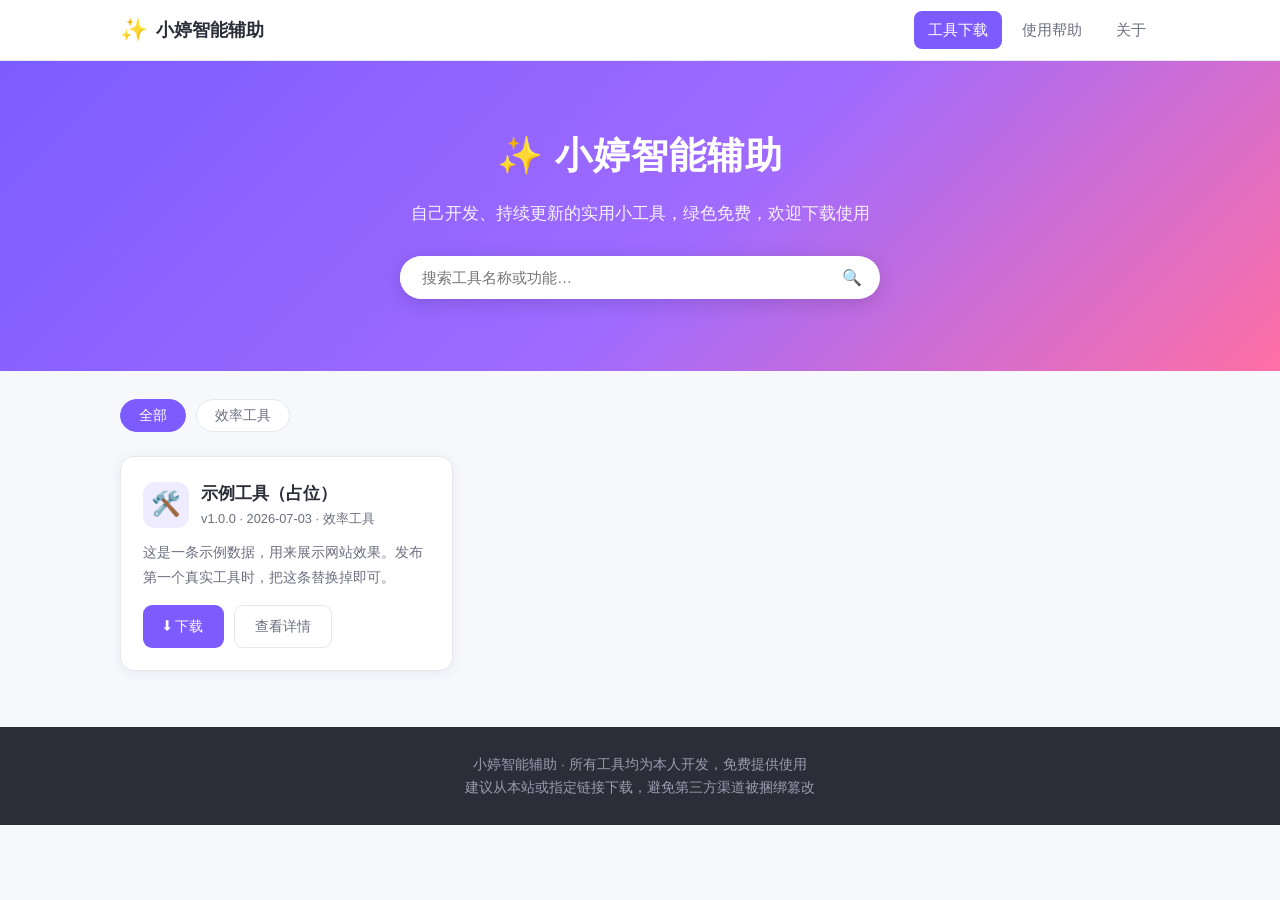
==== index.html @ a473e585 "初始化小婷智能辅助工具下载站 纯静态网站：首页、工具详情页、使用帮助、关于页面， 工具数据由 data/tools.js 驱动，新增工具只需修改该文件。  Co-Authored-By: Claude" ====
<!DOCTYPE html>
<html lang="zh-CN">
<head>
  <meta charset="UTF-8">
  <meta name="viewport" content="width=device-width, initial-scale=1.0">
  <meta name="description" content="小婷智能辅助 - 实用小工具下载站，绿色、免费、持续更新">
  <title>小婷智能辅助 - 实用工具下载站</title>
  <link rel="stylesheet" href="assets/css/style.css">
</head>
<body>

  <header class="site-header">
    <div class="container">
      <a class="logo" href="index.html"><span class="logo-mark">✨</span>小婷智能辅助</a>
      <nav class="main-nav">
        <a href="index.html" class="active">工具下载</a>
        <a href="guide.html">使用帮助</a>
        <a href="about.html">关于</a>
      </nav>
    </div>
  </header>

  <section class="hero">
    <h1>✨ 小婷智能辅助</h1>
    <p>自己开发、持续更新的实用小工具，绿色免费，欢迎下载使用</p>
    <div class="search-box">
      <input type="text" id="search-input" placeholder="搜索工具名称或功能…">
      <span class="search-icon">🔍</span>
    </div>
  </section>

  <main class="container">
    <div class="filter-bar" id="filter-bar"></div>
    <div class="tools-grid" id="tools-grid"></div>
  </main>

  <footer class="site-footer">
    <div>小婷智能辅助 · 所有工具均为本人开发，免费提供使用</div>
    <div>建议从本站或指定链接下载，避免第三方渠道被捆绑篡改</div>
  </footer>

  <script src="data/tools.js"></script>
  <script src="assets/js/main.js"></script>
</body>
</html>
---- assets/css/style.css ----
/* ============================================================
   小婷智能辅助 - 全站样式
   ============================================================ */

:root {
  --primary: #7c5cff;
  --primary-dark: #6344e0;
  --primary-light: #f0ecff;
  --accent: #ff6fa5;
  --bg: #f7f8fc;
  --card-bg: #ffffff;
  --text: #2b2d38;
  --text-light: #6b6e7f;
  --border: #e6e8f0;
  --radius: 14px;
  --shadow: 0 2px 12px rgba(60, 64, 90, 0.08);
  --shadow-hover: 0 8px 24px rgba(97, 70, 220, 0.16);
}

* {
  margin: 0;
  padding: 0;
  box-sizing: border-box;
}

body {
  font-family: "Microsoft YaHei", "PingFang SC", "Segoe UI", sans-serif;
  background: var(--bg);
  color: var(--text);
  line-height: 1.7;
}

a {
  color: var(--primary);
  text-decoration: none;
}

.container {
  max-width: 1080px;
  margin: 0 auto;
  padding: 0 20px;
}

/* ---------- 顶部导航 ---------- */
.site-header {
  background: var(--card-bg);
  border-bottom: 1px solid var(--border);
  position: sticky;
  top: 0;
  z-index: 100;
}

.site-header .container {
  display: flex;
  align-items: center;
  justify-content: space-between;
  height: 60px;
}

.logo {
  display: flex;
  align-items: center;
  gap: 8px;
  font-size: 1.15rem;
  font-weight: 700;
  color: var(--text);
}

.logo .logo-mark {
  font-size: 1.4rem;
}

.main-nav {
  display: flex;
  gap: 6px;
}

.main-nav a {
  padding: 6px 14px;
  border-radius: 8px;
  color: var(--text-light);
  font-size: 0.95rem;
  transition: all 0.15s;
}

.main-nav a:hover {
  background: var(--primary-light);
  color: var(--primary);
}

.main-nav a.active {
  background: var(--primary);
  color: #fff;
}

/* ---------- 首页横幅 ---------- */
.hero {
  background: linear-gradient(135deg, #7c5cff 0%, #a06bff 55%, #ff6fa5 100%);
  color: #fff;
  text-align: center;
  padding: 64px 20px 72px;
}

.hero h1 {
  font-size: 2.3rem;
  margin-bottom: 12px;
  letter-spacing: 1px;
}

.hero p {
  font-size: 1.05rem;
  opacity: 0.92;
  max-width: 560px;
  margin: 0 auto;
}

.hero .search-box {
  margin: 28px auto 0;
  max-width: 480px;
  display: flex;
  background: #fff;
  border-radius: 999px;
  overflow: hidden;
  box-shadow: 0 4px 20px rgba(0, 0, 0, 0.15);
}

.hero .search-box input {
  flex: 1;
  border: none;
  outline: none;
  padding: 13px 22px;
  font-size: 0.95rem;
  color: var(--text);
}

.hero .search-box .search-icon {
  display: flex;
  align-items: center;
  padding-right: 18px;
  color: var(--text-light);
}

/* ---------- 分类筛选 ---------- */
.filter-bar {
  display: flex;
  flex-wrap: wrap;
  gap: 10px;
  margin: 28px 0 4px;
}

.filter-bar button {
  border: 1px solid var(--border);
  background: var(--card-bg);
  color: var(--text-light);
  padding: 6px 18px;
  border-radius: 999px;
  font-size: 0.9rem;
  cursor: pointer;
  transition: all 0.15s;
}

.filter-bar button:hover {
  border-color: var(--primary);
  color: var(--primary);
}

.filter-bar button.active {
  background: var(--primary);
  border-color: var(--primary);
  color: #fff;
}

/* ---------- 工具卡片 ---------- */
.tools-grid {
  display: grid;
  grid-template-columns: repeat(auto-fill, minmax(300px, 1fr));
  gap: 20px;
  margin: 24px 0 56px;
}

.tool-card {
  background: var(--card-bg);
  border: 1px solid var(--border);
  border-radius: var(--radius);
  padding: 22px;
  box-shadow: var(--shadow);
  display: flex;
  flex-direction: column;
  transition: all 0.2s;
}

.tool-card:hover {
  transform: translateY(-3px);
  box-shadow: var(--shadow-hover);
  border-color: #d4c9ff;
}

.tool-card .card-head {
  display: flex;
  align-items: center;
  gap: 12px;
  margin-bottom: 10px;
}

.tool-card .tool-icon {
  width: 46px;
  height: 46px;
  border-radius: 12px;
  background: var(--primary-light);
  display: flex;
  align-items: center;
  justify-content: center;
  font-size: 1.5rem;
  flex-shrink: 0;
}

.tool-card h3 {
  font-size: 1.08rem;
  color: var(--text);
}

.tool-card .tool-meta {
  font-size: 0.8rem;
  color: var(--text-light);
}

.tool-card .tool-summary {
  font-size: 0.9rem;
  color: var(--text-light);
  flex: 1;
  margin-bottom: 16px;
  display: -webkit-box;
  -webkit-line-clamp: 3;
  -webkit-box-orient: vertical;
  overflow: hidden;
}

.tool-card .card-actions {
  display: flex;
  gap: 10px;
}

.empty-tip {
  text-align: center;
  color: var(--text-light);
  padding: 60px 0;
  grid-column: 1 / -1;
}

/* ---------- 按钮 ---------- */
.btn {
  display: inline-flex;
  align-items: center;
  justify-content: center;
  gap: 6px;
  padding: 8px 20px;
  border-radius: 9px;
  font-size: 0.9rem;
  cursor: pointer;
  border: 1px solid transparent;
  transition: all 0.15s;
}

.btn-primary {
  background: var(--primary);
  color: #fff;
}

.btn-primary:hover {
  background: var(--primary-dark);
}

.btn-outline {
  border-color: var(--border);
  color: var(--text-light);
  background: var(--card-bg);
}

.btn-outline:hover {
  border-color: var(--primary);
  color: var(--primary);
}

.btn-lg {
  padding: 12px 34px;
  font-size: 1rem;
  border-radius: 11px;
}

/* ---------- 详情页 ---------- */
.detail-wrap {
  margin: 36px 0 64px;
}

.breadcrumb {
  font-size: 0.88rem;
  color: var(--text-light);
  margin-bottom: 18px;
}

.detail-card {
  background: var(--card-bg);
  border: 1px solid var(--border);
  border-radius: var(--radius);
  box-shadow: var(--shadow);
  padding: 32px;
  margin-bottom: 22px;
}

.detail-head {
  display: flex;
  gap: 20px;
  align-items: flex-start;
  flex-wrap: wrap;
}

.detail-head .tool-icon {
  width: 72px;
  height: 72px;
  border-radius: 18px;
  background: var(--primary-light);
  display: flex;
  align-items: center;
  justify-content: center;
  font-size: 2.4rem;
  flex-shrink: 0;
}

.detail-head .head-info {
  flex: 1;
  min-width: 220px;
}

.detail-head h1 {
  font-size: 1.6rem;
  margin-bottom: 4px;
}

.tag-row {
  display: flex;
  flex-wrap: wrap;
  gap: 8px;
  margin-top: 8px;
}

.tag {
  font-size: 0.78rem;
  background: var(--primary-light);
  color: var(--primary);
  padding: 2px 12px;
  border-radius: 999px;
}

.download-area {
  margin-top: 22px;
  padding-top: 22px;
  border-top: 1px dashed var(--border);
  display: flex;
  align-items: center;
  gap: 18px;
  flex-wrap: wrap;
}

.download-area .file-info {
  font-size: 0.85rem;
  color: var(--text-light);
}

.detail-card h2 {
  font-size: 1.15rem;
  margin-bottom: 14px;
  padding-left: 12px;
  border-left: 4px solid var(--primary);
  line-height: 1.4;
}

.detail-card p {
  margin-bottom: 10px;
  color: var(--text);
}

.feature-list {
  list-style: none;
}

.feature-list li {
  padding: 7px 0 7px 28px;
  position: relative;
}

.feature-list li::before {
  content: "✔";
  color: var(--primary);
  position: absolute;
  left: 4px;
}

.sha-box {
  background: var(--bg);
  border: 1px solid var(--border);
  border-radius: 8px;
  padding: 10px 14px;
  font-family: Consolas, monospace;
  font-size: 0.82rem;
  word-break: break-all;
  color: var(--text-light);
  margin-top: 8px;
}

.changelog-item {
  padding: 12px 0;
  border-bottom: 1px dashed var(--border);
}

.changelog-item:last-child {
  border-bottom: none;
}

.changelog-item .cl-head {
  font-weight: 700;
  margin-bottom: 4px;
}

.changelog-item .cl-date {
  font-weight: 400;
  font-size: 0.82rem;
  color: var(--text-light);
  margin-left: 10px;
}

.changelog-item ul {
  padding-left: 22px;
  color: var(--text-light);
  font-size: 0.9rem;
}

/* ---------- 内容页（帮助/关于） ---------- */
.page-title {
  text-align: center;
  padding: 44px 20px 8px;
}

.page-title h1 {
  font-size: 1.7rem;
}

.page-title p {
  color: var(--text-light);
  margin-top: 6px;
}

.faq-item {
  background: var(--card-bg);
  border: 1px solid var(--border);
  border-radius: var(--radius);
  box-shadow: var(--shadow);
  padding: 22px 26px;
  margin-bottom: 16px;
}

.faq-item h3 {
  font-size: 1.02rem;
  margin-bottom: 8px;
  color: var(--primary-dark);
}

.faq-item p,
.faq-item li {
  font-size: 0.92rem;
  color: var(--text-light);
}

.faq-item ol,
.faq-item ul {
  padding-left: 22px;
  margin-top: 6px;
}

.content-section {
  margin: 30px 0 60px;
}

/* ---------- 页脚 ---------- */
.site-footer {
  background: #2b2d38;
  color: #9a9db0;
  text-align: center;
  padding: 26px 20px;
  font-size: 0.85rem;
}

.site-footer a {
  color: #c3b8ff;
}

/* ---------- 移动端适配 ---------- */
@media (max-width: 640px) {
  .hero h1 {
    font-size: 1.7rem;
  }

  .main-nav a {
    padding: 6px 8px;
    font-size: 0.85rem;
  }

  .detail-card {
    padding: 22px;
  }
}
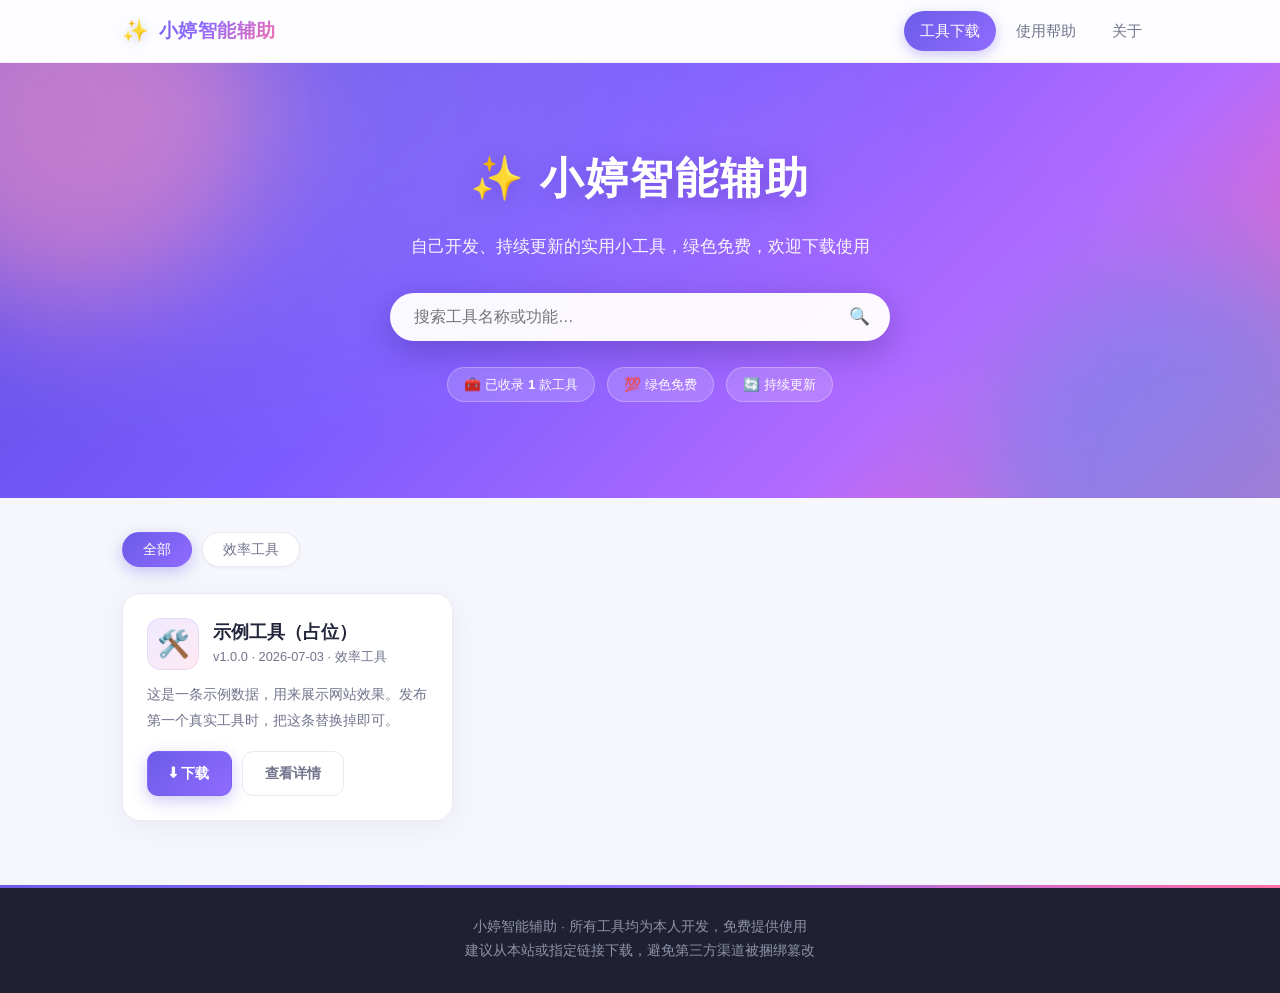
==== commit 4813b3fd: "全站视觉升级 毛玻璃导航栏、渐变 Logo、横幅光斑动效与统计徽章、 卡片入场动画和悬停光影、按钮/标签/页脚细节打磨， 并适配 prefers-reduced-motion。  Co-Authore" ====
--- a/index.html
+++ b/index.html
@@ -27,6 +27,11 @@
       <input type="text" id="search-input" placeholder="搜索工具名称或功能…">
       <span class="search-icon">🔍</span>
     </div>
+    <div class="hero-stats">
+      <span>🧰 已收录 <b id="tool-count">0</b> 款工具</span>
+      <span>💯 绿色免费</span>
+      <span>🔄 持续更新</span>
+    </div>
   </section>
 
   <main class="container">
--- a/assets/css/style.css
+++ b/assets/css/style.css
@@ -1,20 +1,23 @@
 /* ============================================================
-   小婷智能辅助 - 全站样式
+   小婷智能辅助 - 全站样式（v2 视觉升级版）
    ============================================================ */
 
 :root {
-  --primary: #7c5cff;
-  --primary-dark: #6344e0;
-  --primary-light: #f0ecff;
+  --primary: #6c5ce7;
+  --primary-deep: #5a4bd1;
+  --primary-soft: #eeebff;
   --accent: #ff6fa5;
-  --bg: #f7f8fc;
+  --grad: linear-gradient(135deg, #6c5ce7 0%, #8f6bff 50%, #ff6fa5 100%);
+  --grad-btn: linear-gradient(135deg, #6c5ce7 0%, #8f6bff 100%);
+  --bg: #f6f7fc;
   --card-bg: #ffffff;
-  --text: #2b2d38;
-  --text-light: #6b6e7f;
-  --border: #e6e8f0;
-  --radius: 14px;
-  --shadow: 0 2px 12px rgba(60, 64, 90, 0.08);
-  --shadow-hover: 0 8px 24px rgba(97, 70, 220, 0.16);
+  --text: #23253a;
+  --text-light: #71748c;
+  --border: #e9eaf4;
+  --radius: 18px;
+  --shadow-sm: 0 1px 3px rgba(35, 37, 70, 0.06);
+  --shadow: 0 6px 24px rgba(80, 70, 180, 0.08);
+  --shadow-hover: 0 14px 36px rgba(108, 92, 231, 0.22);
 }
 
 * {
@@ -23,11 +26,21 @@
   box-sizing: border-box;
 }
 
+html {
+  scroll-behavior: smooth;
+}
+
 body {
   font-family: "Microsoft YaHei", "PingFang SC", "Segoe UI", sans-serif;
   background: var(--bg);
   color: var(--text);
-  line-height: 1.7;
+  line-height: 1.75;
+  -webkit-font-smoothing: antialiased;
+}
+
+::selection {
+  background: rgba(108, 92, 231, 0.85);
+  color: #fff;
 }
 
 a {
@@ -35,109 +48,195 @@
   text-decoration: none;
 }
 
+code {
+  background: var(--primary-soft);
+  color: var(--primary-deep);
+  padding: 2px 8px;
+  border-radius: 6px;
+  font-size: 0.88em;
+}
+
 .container {
   max-width: 1080px;
   margin: 0 auto;
-  padding: 0 20px;
-}
-
-/* ---------- 顶部导航 ---------- */
+  padding: 0 22px;
+}
+
+/* ---------- 顶部导航（毛玻璃） ---------- */
 .site-header {
-  background: var(--card-bg);
-  border-bottom: 1px solid var(--border);
   position: sticky;
   top: 0;
   z-index: 100;
+  background: rgba(255, 255, 255, 0.78);
+  backdrop-filter: blur(14px) saturate(160%);
+  -webkit-backdrop-filter: blur(14px) saturate(160%);
+  border-bottom: 1px solid rgba(120, 110, 220, 0.1);
 }
 
 .site-header .container {
   display: flex;
   align-items: center;
   justify-content: space-between;
-  height: 60px;
+  height: 62px;
 }
 
 .logo {
   display: flex;
   align-items: center;
-  gap: 8px;
-  font-size: 1.15rem;
-  font-weight: 700;
-  color: var(--text);
+  gap: 9px;
+  font-size: 1.18rem;
+  font-weight: 800;
+  letter-spacing: 0.5px;
+  background: var(--grad);
+  -webkit-background-clip: text;
+  background-clip: text;
+  -webkit-text-fill-color: transparent;
 }
 
 .logo .logo-mark {
-  font-size: 1.4rem;
+  -webkit-text-fill-color: initial;
+  font-size: 1.35rem;
+  filter: drop-shadow(0 2px 6px rgba(108, 92, 231, 0.35));
 }
 
 .main-nav {
   display: flex;
-  gap: 6px;
+  gap: 4px;
 }
 
 .main-nav a {
-  padding: 6px 14px;
-  border-radius: 8px;
-  color: var(--text-light);
-  font-size: 0.95rem;
-  transition: all 0.15s;
+  padding: 7px 16px;
+  border-radius: 999px;
+  color: var(--text-light);
+  font-size: 0.93rem;
+  transition: all 0.18s ease;
 }
 
 .main-nav a:hover {
-  background: var(--primary-light);
+  background: var(--primary-soft);
   color: var(--primary);
 }
 
 .main-nav a.active {
-  background: var(--primary);
+  background: var(--grad-btn);
   color: #fff;
+  box-shadow: 0 4px 14px rgba(108, 92, 231, 0.35);
 }
 
 /* ---------- 首页横幅 ---------- */
 .hero {
-  background: linear-gradient(135deg, #7c5cff 0%, #a06bff 55%, #ff6fa5 100%);
+  position: relative;
+  overflow: hidden;
+  background:
+    radial-gradient(ellipse 60% 80% at 15% 10%, rgba(255, 255, 255, 0.14), transparent),
+    linear-gradient(135deg, #5b4be0 0%, #7c5cff 40%, #b26bff 72%, #ff6fa5 100%);
   color: #fff;
   text-align: center;
-  padding: 64px 20px 72px;
+  padding: 78px 20px 96px;
+}
+
+/* 装饰光斑 */
+.hero::before,
+.hero::after {
+  content: "";
+  position: absolute;
+  border-radius: 50%;
+  filter: blur(60px);
+  opacity: 0.55;
+  pointer-events: none;
+}
+
+.hero::before {
+  width: 380px;
+  height: 380px;
+  left: -120px;
+  top: -140px;
+  background: #ff8fb8;
+  animation: float 9s ease-in-out infinite;
+}
+
+.hero::after {
+  width: 460px;
+  height: 460px;
+  right: -160px;
+  bottom: -220px;
+  background: #4f8bff;
+  animation: float 11s ease-in-out infinite reverse;
+}
+
+@keyframes float {
+  0%, 100% { transform: translateY(0) scale(1); }
+  50% { transform: translateY(26px) scale(1.06); }
+}
+
+.hero > * {
+  position: relative;
+  z-index: 1;
 }
 
 .hero h1 {
-  font-size: 2.3rem;
-  margin-bottom: 12px;
-  letter-spacing: 1px;
+  font-size: 2.7rem;
+  font-weight: 800;
+  letter-spacing: 2px;
+  margin-bottom: 14px;
+  text-shadow: 0 4px 24px rgba(40, 20, 120, 0.25);
 }
 
 .hero p {
-  font-size: 1.05rem;
-  opacity: 0.92;
-  max-width: 560px;
+  font-size: 1.08rem;
+  opacity: 0.94;
+  max-width: 580px;
   margin: 0 auto;
 }
 
 .hero .search-box {
-  margin: 28px auto 0;
-  max-width: 480px;
-  display: flex;
-  background: #fff;
+  margin: 32px auto 0;
+  max-width: 500px;
+  display: flex;
+  background: rgba(255, 255, 255, 0.96);
   border-radius: 999px;
   overflow: hidden;
-  box-shadow: 0 4px 20px rgba(0, 0, 0, 0.15);
+  box-shadow: 0 10px 34px rgba(30, 15, 90, 0.28);
+  transition: box-shadow 0.2s, transform 0.2s;
+}
+
+.hero .search-box:focus-within {
+  box-shadow: 0 12px 40px rgba(30, 15, 90, 0.38), 0 0 0 4px rgba(255, 255, 255, 0.35);
+  transform: translateY(-1px);
 }
 
 .hero .search-box input {
   flex: 1;
   border: none;
   outline: none;
-  padding: 13px 22px;
-  font-size: 0.95rem;
+  padding: 15px 24px;
+  font-size: 0.98rem;
   color: var(--text);
+  background: transparent;
 }
 
 .hero .search-box .search-icon {
   display: flex;
   align-items: center;
-  padding-right: 18px;
-  color: var(--text-light);
+  padding-right: 20px;
+  font-size: 1.05rem;
+}
+
+.hero .hero-stats {
+  display: flex;
+  justify-content: center;
+  gap: 12px;
+  margin-top: 26px;
+  flex-wrap: wrap;
+}
+
+.hero .hero-stats span {
+  font-size: 0.84rem;
+  padding: 5px 16px;
+  border-radius: 999px;
+  background: rgba(255, 255, 255, 0.16);
+  border: 1px solid rgba(255, 255, 255, 0.28);
+  backdrop-filter: blur(6px);
 }
 
 /* ---------- 分类筛选 ---------- */
@@ -145,90 +244,125 @@
   display: flex;
   flex-wrap: wrap;
   gap: 10px;
-  margin: 28px 0 4px;
+  margin: 34px 0 6px;
 }
 
 .filter-bar button {
   border: 1px solid var(--border);
   background: var(--card-bg);
   color: var(--text-light);
-  padding: 6px 18px;
+  padding: 7px 20px;
   border-radius: 999px;
   font-size: 0.9rem;
   cursor: pointer;
-  transition: all 0.15s;
+  box-shadow: var(--shadow-sm);
+  transition: all 0.18s ease;
 }
 
 .filter-bar button:hover {
-  border-color: var(--primary);
+  border-color: #c9befc;
   color: var(--primary);
+  transform: translateY(-1px);
 }
 
 .filter-bar button.active {
-  background: var(--primary);
-  border-color: var(--primary);
+  background: var(--grad-btn);
+  border-color: transparent;
   color: #fff;
+  box-shadow: 0 5px 16px rgba(108, 92, 231, 0.35);
 }
 
 /* ---------- 工具卡片 ---------- */
 .tools-grid {
   display: grid;
   grid-template-columns: repeat(auto-fill, minmax(300px, 1fr));
-  gap: 20px;
-  margin: 24px 0 56px;
+  gap: 22px;
+  margin: 26px 0 64px;
 }
 
 .tool-card {
   background: var(--card-bg);
   border: 1px solid var(--border);
   border-radius: var(--radius);
-  padding: 22px;
+  padding: 24px;
   box-shadow: var(--shadow);
   display: flex;
   flex-direction: column;
-  transition: all 0.2s;
+  position: relative;
+  overflow: hidden;
+  transition: transform 0.22s ease, box-shadow 0.22s ease, border-color 0.22s ease;
+  animation: fadeUp 0.5s ease both;
+}
+
+/* 卡片顶部渐变细线 */
+.tool-card::before {
+  content: "";
+  position: absolute;
+  inset: 0 0 auto 0;
+  height: 4px;
+  background: var(--grad);
+  opacity: 0;
+  transition: opacity 0.22s;
 }
 
 .tool-card:hover {
-  transform: translateY(-3px);
+  transform: translateY(-5px);
   box-shadow: var(--shadow-hover);
-  border-color: #d4c9ff;
+  border-color: #d8cffd;
+}
+
+.tool-card:hover::before {
+  opacity: 1;
+}
+
+@keyframes fadeUp {
+  from {
+    opacity: 0;
+    transform: translateY(18px);
+  }
+  to {
+    opacity: 1;
+    transform: translateY(0);
+  }
 }
 
 .tool-card .card-head {
   display: flex;
   align-items: center;
-  gap: 12px;
-  margin-bottom: 10px;
+  gap: 14px;
+  margin-bottom: 12px;
 }
 
 .tool-card .tool-icon {
-  width: 46px;
-  height: 46px;
-  border-radius: 12px;
-  background: var(--primary-light);
+  width: 52px;
+  height: 52px;
+  border-radius: 14px;
   display: flex;
   align-items: center;
   justify-content: center;
-  font-size: 1.5rem;
+  font-size: 1.65rem;
   flex-shrink: 0;
+  background: linear-gradient(135deg, #efeaff, #ffeaf3);
+  box-shadow: inset 0 0 0 1px rgba(120, 100, 230, 0.12);
 }
 
 .tool-card h3 {
-  font-size: 1.08rem;
+  font-size: 1.1rem;
   color: var(--text);
+  line-height: 1.4;
 }
 
 .tool-card .tool-meta {
   font-size: 0.8rem;
   color: var(--text-light);
+  margin-top: 2px;
 }
 
 .tool-card .tool-summary {
   font-size: 0.9rem;
   color: var(--text-light);
   flex: 1;
-  margin-bottom: 16px;
+  margin-bottom: 18px;
   display: -webkit-box;
   -webkit-line-clamp: 3;
   -webkit-box-orient: vertical;
@@ -243,8 +377,9 @@
 .empty-tip {
   text-align: center;
   color: var(--text-light);
-  padding: 60px 0;
+  padding: 70px 0;
   grid-column: 1 / -1;
+  font-size: 0.95rem;
 }
 
 /* ---------- 按钮 ---------- */
@@ -253,21 +388,25 @@
   align-items: center;
   justify-content: center;
   gap: 6px;
-  padding: 8px 20px;
-  border-radius: 9px;
+  padding: 9px 22px;
+  border-radius: 11px;
   font-size: 0.9rem;
+  font-weight: 600;
   cursor: pointer;
   border: 1px solid transparent;
-  transition: all 0.15s;
+  transition: all 0.18s ease;
 }
 
 .btn-primary {
-  background: var(--primary);
+  background: var(--grad-btn);
   color: #fff;
+  box-shadow: 0 5px 16px rgba(108, 92, 231, 0.32);
 }
 
 .btn-primary:hover {
-  background: var(--primary-dark);
+  transform: translateY(-1px);
+  box-shadow: 0 8px 22px rgba(108, 92, 231, 0.45);
+  filter: brightness(1.05);
 }
 
 .btn-outline {
@@ -277,25 +416,26 @@
 }
 
 .btn-outline:hover {
-  border-color: var(--primary);
+  border-color: #c9befc;
   color: var(--primary);
+  background: var(--primary-soft);
 }
 
 .btn-lg {
-  padding: 12px 34px;
-  font-size: 1rem;
-  border-radius: 11px;
+  padding: 13px 38px;
+  font-size: 1.02rem;
+  border-radius: 13px;
 }
 
 /* ---------- 详情页 ---------- */
 .detail-wrap {
-  margin: 36px 0 64px;
+  margin: 38px 0 70px;
 }
 
 .breadcrumb {
   font-size: 0.88rem;
   color: var(--text-light);
-  margin-bottom: 18px;
+  margin-bottom: 20px;
 }
 
 .detail-card {
@@ -303,27 +443,29 @@
   border: 1px solid var(--border);
   border-radius: var(--radius);
   box-shadow: var(--shadow);
-  padding: 32px;
-  margin-bottom: 22px;
+  padding: 34px;
+  margin-bottom: 24px;
+  animation: fadeUp 0.5s ease both;
 }
 
 .detail-head {
   display: flex;
-  gap: 20px;
+  gap: 22px;
   align-items: flex-start;
   flex-wrap: wrap;
 }
 
 .detail-head .tool-icon {
-  width: 72px;
-  height: 72px;
-  border-radius: 18px;
-  background: var(--primary-light);
+  width: 78px;
+  height: 78px;
+  border-radius: 20px;
   display: flex;
   align-items: center;
   justify-content: center;
-  font-size: 2.4rem;
+  font-size: 2.6rem;
   flex-shrink: 0;
+  background: linear-gradient(135deg, #efeaff, #ffeaf3);
+  box-shadow: inset 0 0 0 1px rgba(120, 100, 230, 0.12), 0 6px 18px rgba(108, 92, 231, 0.15);
 }
 
 .detail-head .head-info {
@@ -332,7 +474,8 @@
 }
 
 .detail-head h1 {
-  font-size: 1.6rem;
+  font-size: 1.65rem;
+  font-weight: 800;
   margin-bottom: 4px;
 }
 
@@ -340,24 +483,25 @@
   display: flex;
   flex-wrap: wrap;
   gap: 8px;
-  margin-top: 8px;
+  margin-top: 10px;
 }
 
 .tag {
   font-size: 0.78rem;
-  background: var(--primary-light);
-  color: var(--primary);
-  padding: 2px 12px;
+  background: var(--primary-soft);
+  color: var(--primary-deep);
+  padding: 3px 14px;
   border-radius: 999px;
+  border: 1px solid rgba(108, 92, 231, 0.14);
 }
 
 .download-area {
-  margin-top: 22px;
-  padding-top: 22px;
+  margin-top: 24px;
+  padding-top: 24px;
   border-top: 1px dashed var(--border);
   display: flex;
   align-items: center;
-  gap: 18px;
+  gap: 20px;
   flex-wrap: wrap;
 }
 
@@ -367,16 +511,27 @@
 }
 
 .detail-card h2 {
-  font-size: 1.15rem;
+  font-size: 1.18rem;
+  font-weight: 700;
   margin-bottom: 14px;
-  padding-left: 12px;
-  border-left: 4px solid var(--primary);
+  padding-left: 13px;
+  position: relative;
   line-height: 1.4;
+}
+
+.detail-card h2::before {
+  content: "";
+  position: absolute;
+  left: 0;
+  top: 4px;
+  bottom: 4px;
+  width: 4px;
+  border-radius: 4px;
+  background: var(--grad);
 }
 
 .detail-card p {
   margin-bottom: 10px;
-  color: var(--text);
 }
 
 .feature-list {
@@ -384,22 +539,23 @@
 }
 
 .feature-list li {
-  padding: 7px 0 7px 28px;
+  padding: 8px 0 8px 30px;
   position: relative;
 }
 
 .feature-list li::before {
   content: "✔";
   color: var(--primary);
+  font-weight: 700;
   position: absolute;
-  left: 4px;
+  left: 5px;
 }
 
 .sha-box {
-  background: var(--bg);
+  background: #f4f5fb;
   border: 1px solid var(--border);
-  border-radius: 8px;
-  padding: 10px 14px;
+  border-radius: 10px;
+  padding: 12px 16px;
   font-family: Consolas, monospace;
   font-size: 0.82rem;
   word-break: break-all;
@@ -408,7 +564,7 @@
 }
 
 .changelog-item {
-  padding: 12px 0;
+  padding: 13px 0;
   border-bottom: 1px dashed var(--border);
 }
 
@@ -437,11 +593,17 @@
 /* ---------- 内容页（帮助/关于） ---------- */
 .page-title {
   text-align: center;
-  padding: 44px 20px 8px;
+  padding: 50px 20px 10px;
 }
 
 .page-title h1 {
-  font-size: 1.7rem;
+  font-size: 1.8rem;
+  font-weight: 800;
+  background: var(--grad);
+  -webkit-background-clip: text;
+  background-clip: text;
+  -webkit-text-fill-color: transparent;
+  display: inline-block;
 }
 
 .page-title p {
@@ -454,14 +616,21 @@
   border: 1px solid var(--border);
   border-radius: var(--radius);
   box-shadow: var(--shadow);
-  padding: 22px 26px;
-  margin-bottom: 16px;
+  padding: 24px 28px;
+  margin-bottom: 18px;
+  transition: transform 0.2s ease, box-shadow 0.2s ease;
+  animation: fadeUp 0.5s ease both;
+}
+
+.faq-item:hover {
+  transform: translateY(-2px);
+  box-shadow: var(--shadow-hover);
 }
 
 .faq-item h3 {
-  font-size: 1.02rem;
+  font-size: 1.03rem;
   margin-bottom: 8px;
-  color: var(--primary-dark);
+  color: var(--primary-deep);
 }
 
 .faq-item p,
@@ -477,34 +646,62 @@
 }
 
 .content-section {
-  margin: 30px 0 60px;
+  margin: 32px 0 64px;
 }
 
 /* ---------- 页脚 ---------- */
 .site-footer {
-  background: #2b2d38;
-  color: #9a9db0;
+  background: #1f2133;
+  color: #8f92a8;
   text-align: center;
-  padding: 26px 20px;
+  padding: 30px 20px;
   font-size: 0.85rem;
+  position: relative;
+}
+
+/* 页脚顶部渐变细线 */
+.site-footer::before {
+  content: "";
+  position: absolute;
+  inset: 0 0 auto 0;
+  height: 3px;
+  background: var(--grad);
 }
 
 .site-footer a {
-  color: #c3b8ff;
+  color: #b9aeff;
+}
+
+/* ---------- 动效偏好 ---------- */
+@media (prefers-reduced-motion: reduce) {
+  *,
+  *::before,
+  *::after {
+    animation: none !important;
+    transition: none !important;
+  }
 }
 
 /* ---------- 移动端适配 ---------- */
 @media (max-width: 640px) {
+  .hero {
+    padding: 56px 18px 68px;
+  }
+
   .hero h1 {
-    font-size: 1.7rem;
+    font-size: 1.85rem;
   }
 
   .main-nav a {
-    padding: 6px 8px;
-    font-size: 0.85rem;
+    padding: 6px 10px;
+    font-size: 0.86rem;
   }
 
   .detail-card {
-    padding: 22px;
+    padding: 24px;
   }
-}
+
+  .download-area .btn-lg {
+    width: 100%;
+  }
+}
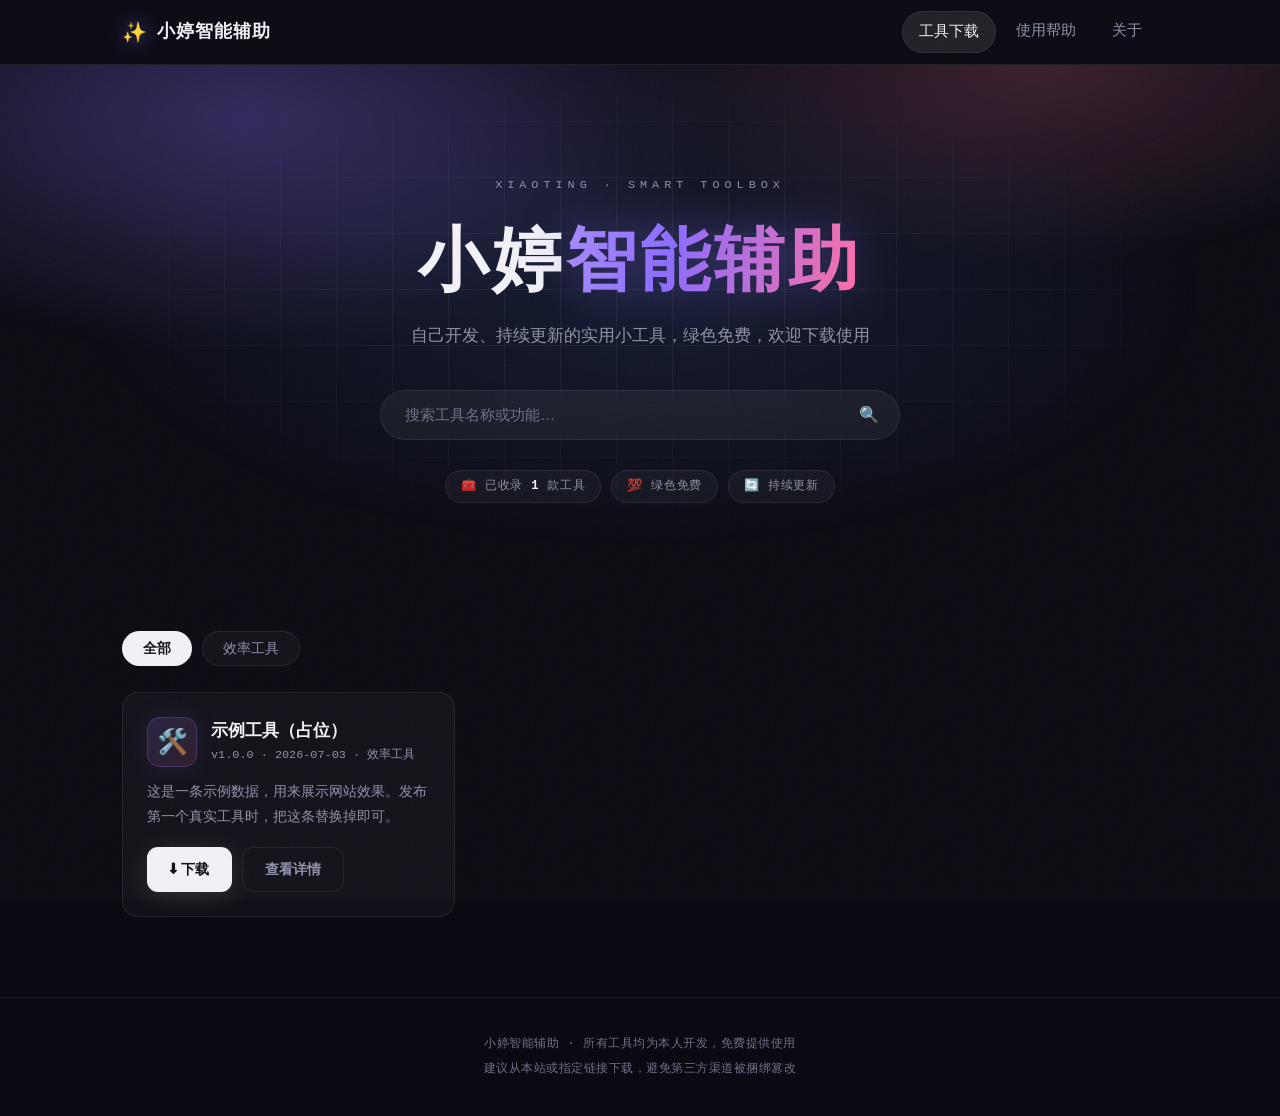
==== commit 55b672b4: "视觉重构为 Godly 风格深色主题 参考获奖网站的设计语言：深色底 + 全局噪点质感、 极光光晕与网格渐隐背景、超大渐变标题、等宽字体点缀、 玻璃卡片、亮白反色主按钮、深色滚动条。  Co-Auth" ====
--- a/index.html
+++ b/index.html
@@ -21,7 +21,8 @@
   </header>
 
   <section class="hero">
-    <h1>✨ 小婷智能辅助</h1>
+    <div class="hero-eyebrow">XIAOTING · SMART TOOLBOX</div>
+    <h1>小婷<span class="grad-text">智能辅助</span></h1>
     <p>自己开发、持续更新的实用小工具，绿色免费，欢迎下载使用</p>
     <div class="search-box">
       <input type="text" id="search-input" placeholder="搜索工具名称或功能…">
--- a/assets/css/style.css
+++ b/assets/css/style.css
@@ -1,23 +1,21 @@
 /* ============================================================
-   小婷智能辅助 - 全站样式（v2 视觉升级版）
+   小婷智能辅助 - 全站样式（v3 · Godly 风格深色版）
+   深色底 + 极光光晕 + 噪点质感 + 玻璃卡片 + 大字排版
    ============================================================ */
 
 :root {
-  --primary: #6c5ce7;
-  --primary-deep: #5a4bd1;
-  --primary-soft: #eeebff;
-  --accent: #ff6fa5;
-  --grad: linear-gradient(135deg, #6c5ce7 0%, #8f6bff 50%, #ff6fa5 100%);
-  --grad-btn: linear-gradient(135deg, #6c5ce7 0%, #8f6bff 100%);
-  --bg: #f6f7fc;
-  --card-bg: #ffffff;
-  --text: #23253a;
-  --text-light: #71748c;
-  --border: #e9eaf4;
-  --radius: 18px;
-  --shadow-sm: 0 1px 3px rgba(35, 37, 70, 0.06);
-  --shadow: 0 6px 24px rgba(80, 70, 180, 0.08);
-  --shadow-hover: 0 14px 36px rgba(108, 92, 231, 0.22);
+  --bg: #0a0a12;
+  --bg-card: rgba(255, 255, 255, 0.03);
+  --bg-card-hover: rgba(255, 255, 255, 0.05);
+  --border: rgba(255, 255, 255, 0.08);
+  --border-hover: rgba(158, 130, 255, 0.45);
+  --text: #f2f2f8;
+  --muted: #8f92a8;
+  --violet: #8b6cff;
+  --pink: #ff6fa5;
+  --grad: linear-gradient(100deg, #a78bfa 0%, #8b6cff 35%, #ff6fa5 100%);
+  --mono: "Cascadia Code", Consolas, "SF Mono", monospace;
+  --radius: 16px;
 }
 
 * {
@@ -36,24 +34,38 @@
   color: var(--text);
   line-height: 1.75;
   -webkit-font-smoothing: antialiased;
+  position: relative;
+}
+
+/* 全局噪点质感（Godly 风格标配） */
+body::before {
+  content: "";
+  position: fixed;
+  inset: 0;
+  z-index: 1000;
+  pointer-events: none;
+  opacity: 0.05;
+  background-image: url("data:image/svg+xml,%3Csvg xmlns='http://www.w3.org/2000/svg' width='120' height='120'%3E%3Cfilter id='n'%3E%3CfeTurbulence type='fractalNoise' baseFrequency='0.9' numOctaves='2'/%3E%3C/filter%3E%3Crect width='120' height='120' filter='url(%23n)'/%3E%3C/svg%3E");
 }
 
 ::selection {
-  background: rgba(108, 92, 231, 0.85);
+  background: rgba(255, 111, 165, 0.7);
   color: #fff;
 }
 
 a {
-  color: var(--primary);
+  color: #b8a4ff;
   text-decoration: none;
 }
 
 code {
-  background: var(--primary-soft);
-  color: var(--primary-deep);
+  font-family: var(--mono);
+  background: rgba(255, 255, 255, 0.07);
+  border: 1px solid var(--border);
+  color: #d3c6ff;
   padding: 2px 8px;
   border-radius: 6px;
-  font-size: 0.88em;
+  font-size: 0.86em;
 }
 
 .container {
@@ -62,147 +74,155 @@
   padding: 0 22px;
 }
 
-/* ---------- 顶部导航（毛玻璃） ---------- */
+/* ---------- 顶部导航 ---------- */
 .site-header {
   position: sticky;
   top: 0;
   z-index: 100;
-  background: rgba(255, 255, 255, 0.78);
-  backdrop-filter: blur(14px) saturate(160%);
-  -webkit-backdrop-filter: blur(14px) saturate(160%);
-  border-bottom: 1px solid rgba(120, 110, 220, 0.1);
+  background: rgba(10, 10, 18, 0.72);
+  backdrop-filter: blur(16px) saturate(140%);
+  -webkit-backdrop-filter: blur(16px) saturate(140%);
+  border-bottom: 1px solid var(--border);
 }
 
 .site-header .container {
   display: flex;
   align-items: center;
   justify-content: space-between;
-  height: 62px;
+  height: 64px;
 }
 
 .logo {
   display: flex;
   align-items: center;
   gap: 9px;
-  font-size: 1.18rem;
+  font-size: 1.12rem;
   font-weight: 800;
-  letter-spacing: 0.5px;
+  letter-spacing: 1px;
+  color: var(--text);
+}
+
+.logo .logo-mark {
+  font-size: 1.25rem;
+  filter: drop-shadow(0 0 10px rgba(139, 108, 255, 0.8));
+}
+
+.main-nav {
+  display: flex;
+  gap: 4px;
+}
+
+.main-nav a {
+  padding: 7px 16px;
+  border-radius: 999px;
+  color: var(--muted);
+  font-size: 0.92rem;
+  transition: all 0.18s ease;
+}
+
+.main-nav a:hover {
+  color: var(--text);
+  background: rgba(255, 255, 255, 0.06);
+}
+
+.main-nav a.active {
+  color: var(--text);
+  background: rgba(255, 255, 255, 0.09);
+  border: 1px solid var(--border);
+}
+
+/* ---------- 首页横幅 ---------- */
+.hero {
+  position: relative;
+  overflow: hidden;
+  text-align: center;
+  padding: 110px 20px 120px;
+}
+
+/* 极光光晕 */
+.hero::before {
+  content: "";
+  position: absolute;
+  inset: -40% -20% auto;
+  height: 130%;
+  pointer-events: none;
+  background:
+    radial-gradient(38% 45% at 28% 38%, rgba(139, 108, 255, 0.32), transparent 70%),
+    radial-gradient(32% 40% at 72% 30%, rgba(255, 111, 165, 0.2), transparent 70%),
+    radial-gradient(45% 50% at 50% 62%, rgba(79, 139, 255, 0.12), transparent 70%);
+  filter: blur(10px);
+}
+
+/* 网格线 + 径向渐隐（获奖站经典背景） */
+.hero::after {
+  content: "";
+  position: absolute;
+  inset: 0;
+  pointer-events: none;
+  background-image:
+    linear-gradient(rgba(255, 255, 255, 0.05) 1px, transparent 1px),
+    linear-gradient(90deg, rgba(255, 255, 255, 0.05) 1px, transparent 1px);
+  background-size: 56px 56px;
+  -webkit-mask-image: radial-gradient(ellipse 62% 58% at 50% 42%, #000 30%, transparent 72%);
+  mask-image: radial-gradient(ellipse 62% 58% at 50% 42%, #000 30%, transparent 72%);
+}
+
+.hero > * {
+  position: relative;
+  z-index: 1;
+}
+
+.hero-eyebrow {
+  font-family: var(--mono);
+  font-size: 0.74rem;
+  letter-spacing: 0.42em;
+  text-transform: uppercase;
+  color: var(--muted);
+  margin-bottom: 22px;
+  animation: fadeUp 0.7s ease both;
+}
+
+.hero h1 {
+  font-size: clamp(2.6rem, 7vw, 4.4rem);
+  font-weight: 900;
+  letter-spacing: 4px;
+  line-height: 1.18;
+  margin-bottom: 20px;
+  animation: fadeUp 0.7s ease 0.08s both;
+}
+
+.hero h1 .grad-text {
   background: var(--grad);
   -webkit-background-clip: text;
   background-clip: text;
   -webkit-text-fill-color: transparent;
-}
-
-.logo .logo-mark {
-  -webkit-text-fill-color: initial;
-  font-size: 1.35rem;
-  filter: drop-shadow(0 2px 6px rgba(108, 92, 231, 0.35));
-}
-
-.main-nav {
-  display: flex;
-  gap: 4px;
-}
-
-.main-nav a {
-  padding: 7px 16px;
-  border-radius: 999px;
-  color: var(--text-light);
-  font-size: 0.93rem;
-  transition: all 0.18s ease;
-}
-
-.main-nav a:hover {
-  background: var(--primary-soft);
-  color: var(--primary);
-}
-
-.main-nav a.active {
-  background: var(--grad-btn);
-  color: #fff;
-  box-shadow: 0 4px 14px rgba(108, 92, 231, 0.35);
-}
-
-/* ---------- 首页横幅 ---------- */
-.hero {
-  position: relative;
-  overflow: hidden;
-  background:
-    radial-gradient(ellipse 60% 80% at 15% 10%, rgba(255, 255, 255, 0.14), transparent),
-    linear-gradient(135deg, #5b4be0 0%, #7c5cff 40%, #b26bff 72%, #ff6fa5 100%);
-  color: #fff;
-  text-align: center;
-  padding: 78px 20px 96px;
-}
-
-/* 装饰光斑 */
-.hero::before,
-.hero::after {
-  content: "";
-  position: absolute;
-  border-radius: 50%;
-  filter: blur(60px);
-  opacity: 0.55;
-  pointer-events: none;
-}
-
-.hero::before {
-  width: 380px;
-  height: 380px;
-  left: -120px;
-  top: -140px;
-  background: #ff8fb8;
-  animation: float 9s ease-in-out infinite;
-}
-
-.hero::after {
-  width: 460px;
-  height: 460px;
-  right: -160px;
-  bottom: -220px;
-  background: #4f8bff;
-  animation: float 11s ease-in-out infinite reverse;
-}
-
-@keyframes float {
-  0%, 100% { transform: translateY(0) scale(1); }
-  50% { transform: translateY(26px) scale(1.06); }
-}
-
-.hero > * {
-  position: relative;
-  z-index: 1;
-}
-
-.hero h1 {
-  font-size: 2.7rem;
-  font-weight: 800;
-  letter-spacing: 2px;
-  margin-bottom: 14px;
-  text-shadow: 0 4px 24px rgba(40, 20, 120, 0.25);
+  filter: drop-shadow(0 0 26px rgba(139, 108, 255, 0.4));
 }
 
 .hero p {
-  font-size: 1.08rem;
-  opacity: 0.94;
-  max-width: 580px;
+  font-size: 1.04rem;
+  color: var(--muted);
+  max-width: 560px;
   margin: 0 auto;
+  animation: fadeUp 0.7s ease 0.16s both;
 }
 
 .hero .search-box {
-  margin: 32px auto 0;
-  max-width: 500px;
-  display: flex;
-  background: rgba(255, 255, 255, 0.96);
+  margin: 40px auto 0;
+  max-width: 520px;
+  display: flex;
+  background: rgba(255, 255, 255, 0.05);
+  border: 1px solid var(--border);
   border-radius: 999px;
   overflow: hidden;
-  box-shadow: 0 10px 34px rgba(30, 15, 90, 0.28);
-  transition: box-shadow 0.2s, transform 0.2s;
+  backdrop-filter: blur(8px);
+  transition: border-color 0.2s, box-shadow 0.2s;
+  animation: fadeUp 0.7s ease 0.24s both;
 }
 
 .hero .search-box:focus-within {
-  box-shadow: 0 12px 40px rgba(30, 15, 90, 0.38), 0 0 0 4px rgba(255, 255, 255, 0.35);
-  transform: translateY(-1px);
+  border-color: var(--border-hover);
+  box-shadow: 0 0 0 4px rgba(139, 108, 255, 0.14), 0 0 40px rgba(139, 108, 255, 0.18);
 }
 
 .hero .search-box input {
@@ -210,33 +230,44 @@
   border: none;
   outline: none;
   padding: 15px 24px;
-  font-size: 0.98rem;
+  font-size: 0.96rem;
   color: var(--text);
   background: transparent;
 }
 
+.hero .search-box input::placeholder {
+  color: #6e7188;
+}
+
 .hero .search-box .search-icon {
   display: flex;
   align-items: center;
   padding-right: 20px;
-  font-size: 1.05rem;
+  color: var(--muted);
 }
 
 .hero .hero-stats {
   display: flex;
   justify-content: center;
-  gap: 12px;
-  margin-top: 26px;
+  gap: 10px;
+  margin-top: 30px;
   flex-wrap: wrap;
+  animation: fadeUp 0.7s ease 0.32s both;
 }
 
 .hero .hero-stats span {
-  font-size: 0.84rem;
-  padding: 5px 16px;
+  font-family: var(--mono);
+  font-size: 0.76rem;
+  letter-spacing: 0.06em;
+  padding: 5px 15px;
   border-radius: 999px;
-  background: rgba(255, 255, 255, 0.16);
-  border: 1px solid rgba(255, 255, 255, 0.28);
-  backdrop-filter: blur(6px);
+  color: var(--muted);
+  background: rgba(255, 255, 255, 0.04);
+  border: 1px solid var(--border);
+}
+
+.hero .hero-stats b {
+  color: var(--text);
 }
 
 /* ---------- 分类筛选 ---------- */
@@ -244,81 +275,63 @@
   display: flex;
   flex-wrap: wrap;
   gap: 10px;
-  margin: 34px 0 6px;
+  margin: 8px 0 6px;
 }
 
 .filter-bar button {
   border: 1px solid var(--border);
-  background: var(--card-bg);
-  color: var(--text-light);
+  background: var(--bg-card);
+  color: var(--muted);
   padding: 7px 20px;
   border-radius: 999px;
-  font-size: 0.9rem;
+  font-size: 0.88rem;
   cursor: pointer;
-  box-shadow: var(--shadow-sm);
   transition: all 0.18s ease;
 }
 
 .filter-bar button:hover {
-  border-color: #c9befc;
-  color: var(--primary);
-  transform: translateY(-1px);
+  color: var(--text);
+  border-color: rgba(255, 255, 255, 0.2);
 }
 
 .filter-bar button.active {
-  background: var(--grad-btn);
+  background: var(--text);
   border-color: transparent;
-  color: #fff;
-  box-shadow: 0 5px 16px rgba(108, 92, 231, 0.35);
+  color: #101018;
+  font-weight: 700;
 }
 
 /* ---------- 工具卡片 ---------- */
 .tools-grid {
   display: grid;
   grid-template-columns: repeat(auto-fill, minmax(300px, 1fr));
-  gap: 22px;
-  margin: 26px 0 64px;
+  gap: 18px;
+  margin: 26px 0 80px;
 }
 
 .tool-card {
-  background: var(--card-bg);
+  background: var(--bg-card);
   border: 1px solid var(--border);
   border-radius: var(--radius);
   padding: 24px;
-  box-shadow: var(--shadow);
   display: flex;
   flex-direction: column;
   position: relative;
-  overflow: hidden;
-  transition: transform 0.22s ease, box-shadow 0.22s ease, border-color 0.22s ease;
-  animation: fadeUp 0.5s ease both;
-}
-
-/* 卡片顶部渐变细线 */
-.tool-card::before {
-  content: "";
-  position: absolute;
-  inset: 0 0 auto 0;
-  height: 4px;
-  background: var(--grad);
-  opacity: 0;
-  transition: opacity 0.22s;
+  transition: transform 0.22s ease, border-color 0.22s ease, background 0.22s ease, box-shadow 0.22s ease;
+  animation: fadeUp 0.55s ease both;
 }
 
 .tool-card:hover {
-  transform: translateY(-5px);
-  box-shadow: var(--shadow-hover);
-  border-color: #d8cffd;
-}
-
-.tool-card:hover::before {
-  opacity: 1;
+  transform: translateY(-4px);
+  background: var(--bg-card-hover);
+  border-color: var(--border-hover);
+  box-shadow: 0 18px 50px rgba(0, 0, 0, 0.45), 0 0 40px rgba(139, 108, 255, 0.12);
 }
 
 @keyframes fadeUp {
   from {
     opacity: 0;
-    transform: translateY(18px);
+    transform: translateY(16px);
   }
   to {
     opacity: 1;
@@ -334,33 +347,35 @@
 }
 
 .tool-card .tool-icon {
-  width: 52px;
-  height: 52px;
-  border-radius: 14px;
+  width: 50px;
+  height: 50px;
+  border-radius: 13px;
   display: flex;
   align-items: center;
   justify-content: center;
-  font-size: 1.65rem;
+  font-size: 1.55rem;
   flex-shrink: 0;
-  background: linear-gradient(135deg, #efeaff, #ffeaf3);
-  box-shadow: inset 0 0 0 1px rgba(120, 100, 230, 0.12);
+  background: linear-gradient(135deg, rgba(139, 108, 255, 0.18), rgba(255, 111, 165, 0.12));
+  border: 1px solid rgba(158, 130, 255, 0.22);
+  box-shadow: 0 0 24px rgba(139, 108, 255, 0.12);
 }
 
 .tool-card h3 {
-  font-size: 1.1rem;
-  color: var(--text);
+  font-size: 1.08rem;
+  font-weight: 700;
   line-height: 1.4;
 }
 
 .tool-card .tool-meta {
-  font-size: 0.8rem;
-  color: var(--text-light);
-  margin-top: 2px;
+  font-family: var(--mono);
+  font-size: 0.74rem;
+  color: var(--muted);
+  margin-top: 3px;
 }
 
 .tool-card .tool-summary {
-  font-size: 0.9rem;
-  color: var(--text-light);
+  font-size: 0.89rem;
+  color: var(--muted);
   flex: 1;
   margin-bottom: 18px;
   display: -webkit-box;
@@ -376,7 +391,7 @@
 
 .empty-tip {
   text-align: center;
-  color: var(--text-light);
+  color: var(--muted);
   padding: 70px 0;
   grid-column: 1 / -1;
   font-size: 0.95rem;
@@ -391,61 +406,61 @@
   padding: 9px 22px;
   border-radius: 11px;
   font-size: 0.9rem;
-  font-weight: 600;
+  font-weight: 700;
   cursor: pointer;
   border: 1px solid transparent;
   transition: all 0.18s ease;
 }
 
+/* 主按钮：亮白反色（获奖站惯用手法） */
 .btn-primary {
-  background: var(--grad-btn);
-  color: #fff;
-  box-shadow: 0 5px 16px rgba(108, 92, 231, 0.32);
+  background: var(--text);
+  color: #101018;
+  box-shadow: 0 4px 24px rgba(255, 255, 255, 0.12);
 }
 
 .btn-primary:hover {
   transform: translateY(-1px);
-  box-shadow: 0 8px 22px rgba(108, 92, 231, 0.45);
-  filter: brightness(1.05);
+  box-shadow: 0 6px 32px rgba(255, 255, 255, 0.22);
 }
 
 .btn-outline {
   border-color: var(--border);
-  color: var(--text-light);
-  background: var(--card-bg);
+  color: var(--muted);
+  background: transparent;
 }
 
 .btn-outline:hover {
-  border-color: #c9befc;
-  color: var(--primary);
-  background: var(--primary-soft);
+  color: var(--text);
+  border-color: rgba(255, 255, 255, 0.22);
+  background: rgba(255, 255, 255, 0.04);
 }
 
 .btn-lg {
   padding: 13px 38px;
-  font-size: 1.02rem;
+  font-size: 1rem;
   border-radius: 13px;
 }
 
 /* ---------- 详情页 ---------- */
 .detail-wrap {
-  margin: 38px 0 70px;
+  margin: 42px 0 80px;
 }
 
 .breadcrumb {
-  font-size: 0.88rem;
-  color: var(--text-light);
+  font-family: var(--mono);
+  font-size: 0.8rem;
+  color: var(--muted);
   margin-bottom: 20px;
 }
 
 .detail-card {
-  background: var(--card-bg);
+  background: var(--bg-card);
   border: 1px solid var(--border);
   border-radius: var(--radius);
-  box-shadow: var(--shadow);
   padding: 34px;
-  margin-bottom: 24px;
-  animation: fadeUp 0.5s ease both;
+  margin-bottom: 20px;
+  animation: fadeUp 0.55s ease both;
 }
 
 .detail-head {
@@ -456,16 +471,17 @@
 }
 
 .detail-head .tool-icon {
-  width: 78px;
-  height: 78px;
-  border-radius: 20px;
+  width: 76px;
+  height: 76px;
+  border-radius: 19px;
   display: flex;
   align-items: center;
   justify-content: center;
-  font-size: 2.6rem;
+  font-size: 2.5rem;
   flex-shrink: 0;
-  background: linear-gradient(135deg, #efeaff, #ffeaf3);
-  box-shadow: inset 0 0 0 1px rgba(120, 100, 230, 0.12), 0 6px 18px rgba(108, 92, 231, 0.15);
+  background: linear-gradient(135deg, rgba(139, 108, 255, 0.2), rgba(255, 111, 165, 0.13));
+  border: 1px solid rgba(158, 130, 255, 0.25);
+  box-shadow: 0 0 40px rgba(139, 108, 255, 0.18);
 }
 
 .detail-head .head-info {
@@ -474,30 +490,37 @@
 }
 
 .detail-head h1 {
-  font-size: 1.65rem;
+  font-size: 1.7rem;
   font-weight: 800;
   margin-bottom: 4px;
 }
 
+.detail-head .tool-meta {
+  font-family: var(--mono);
+  font-size: 0.8rem;
+  color: var(--muted);
+}
+
 .tag-row {
   display: flex;
   flex-wrap: wrap;
   gap: 8px;
-  margin-top: 10px;
+  margin-top: 12px;
 }
 
 .tag {
-  font-size: 0.78rem;
-  background: var(--primary-soft);
-  color: var(--primary-deep);
+  font-family: var(--mono);
+  font-size: 0.74rem;
+  color: #c9bcff;
+  background: rgba(139, 108, 255, 0.12);
   padding: 3px 14px;
   border-radius: 999px;
-  border: 1px solid rgba(108, 92, 231, 0.14);
+  border: 1px solid rgba(139, 108, 255, 0.25);
 }
 
 .download-area {
-  margin-top: 24px;
-  padding-top: 24px;
+  margin-top: 26px;
+  padding-top: 26px;
   border-top: 1px dashed var(--border);
   display: flex;
   align-items: center;
@@ -507,11 +530,11 @@
 
 .download-area .file-info {
   font-size: 0.85rem;
-  color: var(--text-light);
+  color: var(--muted);
 }
 
 .detail-card h2 {
-  font-size: 1.18rem;
+  font-size: 1.14rem;
   font-weight: 700;
   margin-bottom: 14px;
   padding-left: 13px;
@@ -523,15 +546,17 @@
   content: "";
   position: absolute;
   left: 0;
-  top: 4px;
-  bottom: 4px;
-  width: 4px;
-  border-radius: 4px;
+  top: 5px;
+  bottom: 5px;
+  width: 3px;
+  border-radius: 3px;
   background: var(--grad);
+  box-shadow: 0 0 12px rgba(139, 108, 255, 0.6);
 }
 
 .detail-card p {
   margin-bottom: 10px;
+  color: #c9cbdc;
 }
 
 .feature-list {
@@ -541,25 +566,26 @@
 .feature-list li {
   padding: 8px 0 8px 30px;
   position: relative;
+  color: #c9cbdc;
 }
 
 .feature-list li::before {
   content: "✔";
-  color: var(--primary);
+  color: var(--violet);
   font-weight: 700;
   position: absolute;
   left: 5px;
 }
 
 .sha-box {
-  background: #f4f5fb;
+  background: rgba(0, 0, 0, 0.35);
   border: 1px solid var(--border);
   border-radius: 10px;
   padding: 12px 16px;
-  font-family: Consolas, monospace;
-  font-size: 0.82rem;
+  font-family: var(--mono);
+  font-size: 0.8rem;
   word-break: break-all;
-  color: var(--text-light);
+  color: var(--muted);
   margin-top: 8px;
 }
 
@@ -578,65 +604,77 @@
 }
 
 .changelog-item .cl-date {
+  font-family: var(--mono);
   font-weight: 400;
-  font-size: 0.82rem;
-  color: var(--text-light);
+  font-size: 0.78rem;
+  color: var(--muted);
   margin-left: 10px;
 }
 
 .changelog-item ul {
   padding-left: 22px;
-  color: var(--text-light);
+  color: var(--muted);
   font-size: 0.9rem;
 }
 
 /* ---------- 内容页（帮助/关于） ---------- */
 .page-title {
   text-align: center;
-  padding: 50px 20px 10px;
+  padding: 64px 20px 14px;
+  position: relative;
+}
+
+.page-title::before {
+  content: "";
+  position: absolute;
+  inset: -30px 0 0;
+  pointer-events: none;
+  background: radial-gradient(40% 90% at 50% 0%, rgba(139, 108, 255, 0.16), transparent 70%);
 }
 
 .page-title h1 {
-  font-size: 1.8rem;
-  font-weight: 800;
+  font-size: 2rem;
+  font-weight: 900;
+  letter-spacing: 2px;
   background: var(--grad);
   -webkit-background-clip: text;
   background-clip: text;
   -webkit-text-fill-color: transparent;
   display: inline-block;
+  position: relative;
 }
 
 .page-title p {
-  color: var(--text-light);
+  color: var(--muted);
   margin-top: 6px;
+  position: relative;
 }
 
 .faq-item {
-  background: var(--card-bg);
+  background: var(--bg-card);
   border: 1px solid var(--border);
   border-radius: var(--radius);
-  box-shadow: var(--shadow);
   padding: 24px 28px;
-  margin-bottom: 18px;
-  transition: transform 0.2s ease, box-shadow 0.2s ease;
-  animation: fadeUp 0.5s ease both;
+  margin-bottom: 16px;
+  transition: border-color 0.2s ease, background 0.2s ease;
+  animation: fadeUp 0.55s ease both;
 }
 
 .faq-item:hover {
-  transform: translateY(-2px);
-  box-shadow: var(--shadow-hover);
+  background: var(--bg-card-hover);
+  border-color: rgba(255, 255, 255, 0.16);
 }
 
 .faq-item h3 {
-  font-size: 1.03rem;
+  font-size: 1.02rem;
   margin-bottom: 8px;
-  color: var(--primary-deep);
+  color: #cfc3ff;
 }
 
 .faq-item p,
 .faq-item li {
-  font-size: 0.92rem;
-  color: var(--text-light);
+  font-size: 0.91rem;
+  color: var(--muted);
 }
 
 .faq-item ol,
@@ -646,30 +684,41 @@
 }
 
 .content-section {
-  margin: 32px 0 64px;
+  margin: 34px 0 80px;
 }
 
 /* ---------- 页脚 ---------- */
 .site-footer {
-  background: #1f2133;
-  color: #8f92a8;
+  border-top: 1px solid var(--border);
+  color: #6e7188;
   text-align: center;
-  padding: 30px 20px;
-  font-size: 0.85rem;
-  position: relative;
-}
-
-/* 页脚顶部渐变细线 */
-.site-footer::before {
-  content: "";
-  position: absolute;
-  inset: 0 0 auto 0;
-  height: 3px;
-  background: var(--grad);
+  padding: 34px 20px;
+  font-family: var(--mono);
+  font-size: 0.78rem;
+  letter-spacing: 0.04em;
+  line-height: 2;
 }
 
 .site-footer a {
-  color: #b9aeff;
+  color: #b8a4ff;
+}
+
+/* ---------- 滚动条 ---------- */
+::-webkit-scrollbar {
+  width: 10px;
+}
+
+::-webkit-scrollbar-track {
+  background: var(--bg);
+}
+
+::-webkit-scrollbar-thumb {
+  background: rgba(255, 255, 255, 0.12);
+  border-radius: 5px;
+}
+
+::-webkit-scrollbar-thumb:hover {
+  background: rgba(255, 255, 255, 0.2);
 }
 
 /* ---------- 动效偏好 ---------- */
@@ -685,16 +734,16 @@
 /* ---------- 移动端适配 ---------- */
 @media (max-width: 640px) {
   .hero {
-    padding: 56px 18px 68px;
+    padding: 72px 18px 84px;
   }
 
   .hero h1 {
-    font-size: 1.85rem;
+    letter-spacing: 2px;
   }
 
   .main-nav a {
     padding: 6px 10px;
-    font-size: 0.86rem;
+    font-size: 0.85rem;
   }
 
   .detail-card {
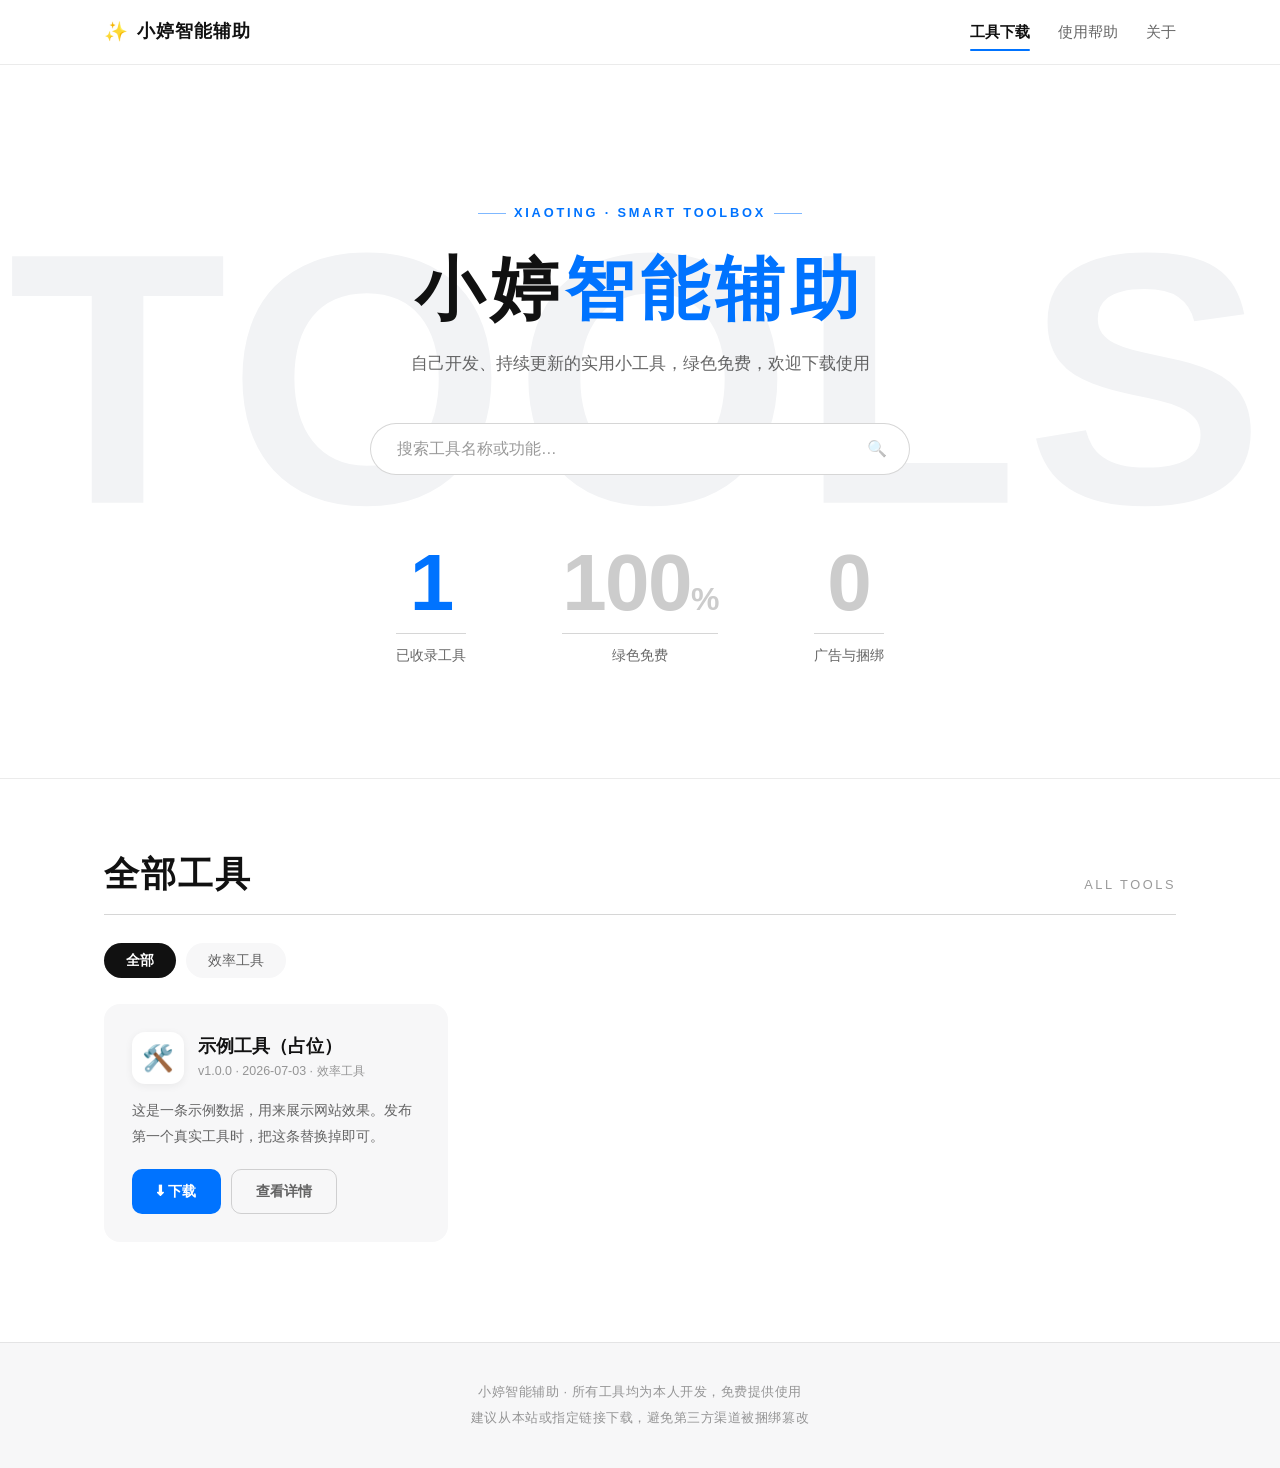
==== commit 90bd64e4: "视觉重构为他山科技风格的明亮极简主题 分析 tashantec.com 的设计规范后重做：纯白底 + 浅灰卡片、 单一品牌蓝 #0073FF、超大黑色标题与巨型数字统计、 背景巨型浅灰装饰字、细分隔线" ====
--- a/index.html
+++ b/index.html
@@ -29,13 +29,26 @@
       <span class="search-icon">🔍</span>
     </div>
     <div class="hero-stats">
-      <span>🧰 已收录 <b id="tool-count">0</b> 款工具</span>
-      <span>💯 绿色免费</span>
-      <span>🔄 持续更新</span>
+      <div class="stat-item">
+        <div class="stat-number" id="tool-count">0</div>
+        <div class="stat-label">已收录工具</div>
+      </div>
+      <div class="stat-item">
+        <div class="stat-number">100<span style="font-size:0.4em">%</span></div>
+        <div class="stat-label">绿色免费</div>
+      </div>
+      <div class="stat-item">
+        <div class="stat-number">0</div>
+        <div class="stat-label">广告与捆绑</div>
+      </div>
     </div>
   </section>
 
   <main class="container">
+    <div class="section-head">
+      <h2>全部工具</h2>
+      <span class="section-en">ALL TOOLS</span>
+    </div>
     <div class="filter-bar" id="filter-bar"></div>
     <div class="tools-grid" id="tools-grid"></div>
   </main>
--- a/assets/css/style.css
+++ b/assets/css/style.css
@@ -1,20 +1,19 @@
 /* ============================================================
-   小婷智能辅助 - 全站样式（v3 · Godly 风格深色版）
-   深色底 + 极光光晕 + 噪点质感 + 玻璃卡片 + 大字排版
+   小婷智能辅助 - 全站样式（v4 · 参考他山科技官网）
+   纯白底 + 浅灰卡片 + 单一品牌蓝 + 大字排版 + 大量留白
    ============================================================ */
 
 :root {
-  --bg: #0a0a12;
-  --bg-card: rgba(255, 255, 255, 0.03);
-  --bg-card-hover: rgba(255, 255, 255, 0.05);
-  --border: rgba(255, 255, 255, 0.08);
-  --border-hover: rgba(158, 130, 255, 0.45);
-  --text: #f2f2f8;
-  --muted: #8f92a8;
-  --violet: #8b6cff;
-  --pink: #ff6fa5;
-  --grad: linear-gradient(100deg, #a78bfa 0%, #8b6cff 35%, #ff6fa5 100%);
-  --mono: "Cascadia Code", Consolas, "SF Mono", monospace;
+  --blue: #0073ff;
+  --blue-deep: #005fd6;
+  --bg: #ffffff;
+  --bg-gray: #f7f7f8;
+  --text: #111111;
+  --text-mid: #00000099;
+  --text-dim: #00000066;
+  --line: #00000029;
+  --line-light: #00000014;
+  --num-gray: #cccccc;
   --radius: 16px;
 }
 
@@ -29,49 +28,37 @@
 }
 
 body {
-  font-family: "Microsoft YaHei", "PingFang SC", "Segoe UI", sans-serif;
+  font-family: "Source Han Sans CN", "Noto Sans SC", "Microsoft YaHei", "PingFang SC", sans-serif;
   background: var(--bg);
   color: var(--text);
   line-height: 1.75;
   -webkit-font-smoothing: antialiased;
-  position: relative;
-}
-
-/* 全局噪点质感（Godly 风格标配） */
-body::before {
-  content: "";
-  position: fixed;
-  inset: 0;
-  z-index: 1000;
-  pointer-events: none;
-  opacity: 0.05;
-  background-image: url("data:image/svg+xml,%3Csvg xmlns='http://www.w3.org/2000/svg' width='120' height='120'%3E%3Cfilter id='n'%3E%3CfeTurbulence type='fractalNoise' baseFrequency='0.9' numOctaves='2'/%3E%3C/filter%3E%3Crect width='120' height='120' filter='url(%23n)'/%3E%3C/svg%3E");
 }
 
 ::selection {
-  background: rgba(255, 111, 165, 0.7);
+  background: var(--blue);
   color: #fff;
 }
 
 a {
-  color: #b8a4ff;
+  color: var(--blue);
   text-decoration: none;
 }
 
 code {
-  font-family: var(--mono);
-  background: rgba(255, 255, 255, 0.07);
-  border: 1px solid var(--border);
-  color: #d3c6ff;
+  background: var(--bg-gray);
+  border: 1px solid var(--line-light);
+  color: var(--text);
   padding: 2px 8px;
   border-radius: 6px;
   font-size: 0.86em;
+  font-family: Consolas, monospace;
 }
 
 .container {
-  max-width: 1080px;
+  max-width: 1120px;
   margin: 0 auto;
-  padding: 0 22px;
+  padding: 0 24px;
 }
 
 /* ---------- 顶部导航 ---------- */
@@ -79,10 +66,10 @@
   position: sticky;
   top: 0;
   z-index: 100;
-  background: rgba(10, 10, 18, 0.72);
-  backdrop-filter: blur(16px) saturate(140%);
-  -webkit-backdrop-filter: blur(16px) saturate(140%);
-  border-bottom: 1px solid var(--border);
+  background: rgba(255, 255, 255, 0.86);
+  backdrop-filter: blur(14px);
+  -webkit-backdrop-filter: blur(14px);
+  border-bottom: 1px solid var(--line-light);
 }
 
 .site-header .container {
@@ -95,40 +82,49 @@
 .logo {
   display: flex;
   align-items: center;
-  gap: 9px;
+  gap: 8px;
   font-size: 1.12rem;
-  font-weight: 800;
+  font-weight: 700;
   letter-spacing: 1px;
   color: var(--text);
 }
 
 .logo .logo-mark {
-  font-size: 1.25rem;
-  filter: drop-shadow(0 0 10px rgba(139, 108, 255, 0.8));
+  font-size: 1.2rem;
 }
 
 .main-nav {
   display: flex;
-  gap: 4px;
+  gap: 28px;
 }
 
 .main-nav a {
-  padding: 7px 16px;
-  border-radius: 999px;
-  color: var(--muted);
-  font-size: 0.92rem;
-  transition: all 0.18s ease;
+  color: var(--text-mid);
+  font-size: 0.93rem;
+  padding: 4px 0;
+  position: relative;
+  transition: color 0.18s ease;
 }
 
 .main-nav a:hover {
   color: var(--text);
-  background: rgba(255, 255, 255, 0.06);
 }
 
 .main-nav a.active {
   color: var(--text);
-  background: rgba(255, 255, 255, 0.09);
-  border: 1px solid var(--border);
+  font-weight: 700;
+}
+
+/* 当前页下划线 */
+.main-nav a.active::after {
+  content: "";
+  position: absolute;
+  left: 0;
+  right: 0;
+  bottom: -2px;
+  height: 2px;
+  background: var(--blue);
+  border-radius: 2px;
 }
 
 /* ---------- 首页横幅 ---------- */
@@ -136,35 +132,25 @@
   position: relative;
   overflow: hidden;
   text-align: center;
-  padding: 110px 20px 120px;
-}
-
-/* 极光光晕 */
+  padding: 130px 20px 110px;
+  border-bottom: 1px solid var(--line-light);
+}
+
+/* 背景巨型装饰字（参考大厂官网的超大浅灰元素） */
 .hero::before {
-  content: "";
+  content: "TOOLS";
   position: absolute;
-  inset: -40% -20% auto;
-  height: 130%;
+  left: 50%;
+  top: 44%;
+  transform: translate(-50%, -50%);
+  font-size: clamp(160px, 28vw, 380px);
+  font-weight: 900;
+  letter-spacing: 0.02em;
+  color: #f2f3f5;
   pointer-events: none;
-  background:
-    radial-gradient(38% 45% at 28% 38%, rgba(139, 108, 255, 0.32), transparent 70%),
-    radial-gradient(32% 40% at 72% 30%, rgba(255, 111, 165, 0.2), transparent 70%),
-    radial-gradient(45% 50% at 50% 62%, rgba(79, 139, 255, 0.12), transparent 70%);
-  filter: blur(10px);
-}
-
-/* 网格线 + 径向渐隐（获奖站经典背景） */
-.hero::after {
-  content: "";
-  position: absolute;
-  inset: 0;
-  pointer-events: none;
-  background-image:
-    linear-gradient(rgba(255, 255, 255, 0.05) 1px, transparent 1px),
-    linear-gradient(90deg, rgba(255, 255, 255, 0.05) 1px, transparent 1px);
-  background-size: 56px 56px;
-  -webkit-mask-image: radial-gradient(ellipse 62% 58% at 50% 42%, #000 30%, transparent 72%);
-  mask-image: radial-gradient(ellipse 62% 58% at 50% 42%, #000 30%, transparent 72%);
+  user-select: none;
+  line-height: 1;
+  z-index: 0;
 }
 
 .hero > * {
@@ -173,101 +159,154 @@
 }
 
 .hero-eyebrow {
-  font-family: var(--mono);
-  font-size: 0.74rem;
-  letter-spacing: 0.42em;
+  display: inline-flex;
+  align-items: center;
+  gap: 8px;
+  font-size: 0.8rem;
+  letter-spacing: 0.22em;
   text-transform: uppercase;
-  color: var(--muted);
-  margin-bottom: 22px;
+  color: var(--blue);
+  font-weight: 700;
+  margin-bottom: 24px;
   animation: fadeUp 0.7s ease both;
 }
 
+.hero-eyebrow::before,
+.hero-eyebrow::after {
+  content: "";
+  width: 28px;
+  height: 1px;
+  background: var(--blue);
+  opacity: 0.5;
+}
+
 .hero h1 {
-  font-size: clamp(2.6rem, 7vw, 4.4rem);
+  font-size: clamp(2.6rem, 6.4vw, 4.3rem);
   font-weight: 900;
-  letter-spacing: 4px;
-  line-height: 1.18;
-  margin-bottom: 20px;
+  letter-spacing: 6px;
+  line-height: 1.2;
+  margin-bottom: 18px;
   animation: fadeUp 0.7s ease 0.08s both;
 }
 
 .hero h1 .grad-text {
-  background: var(--grad);
-  -webkit-background-clip: text;
-  background-clip: text;
-  -webkit-text-fill-color: transparent;
-  filter: drop-shadow(0 0 26px rgba(139, 108, 255, 0.4));
+  color: var(--blue);
 }
 
 .hero p {
-  font-size: 1.04rem;
-  color: var(--muted);
+  font-size: 1.05rem;
+  color: var(--text-mid);
   max-width: 560px;
   margin: 0 auto;
   animation: fadeUp 0.7s ease 0.16s both;
 }
 
 .hero .search-box {
-  margin: 40px auto 0;
-  max-width: 520px;
-  display: flex;
-  background: rgba(255, 255, 255, 0.05);
-  border: 1px solid var(--border);
+  margin: 44px auto 0;
+  max-width: 540px;
+  display: flex;
+  background: #fff;
+  border: 1px solid var(--line);
   border-radius: 999px;
   overflow: hidden;
-  backdrop-filter: blur(8px);
   transition: border-color 0.2s, box-shadow 0.2s;
   animation: fadeUp 0.7s ease 0.24s both;
 }
 
 .hero .search-box:focus-within {
-  border-color: var(--border-hover);
-  box-shadow: 0 0 0 4px rgba(139, 108, 255, 0.14), 0 0 40px rgba(139, 108, 255, 0.18);
+  border-color: var(--blue);
+  box-shadow: 0 0 0 4px rgba(0, 115, 255, 0.12);
 }
 
 .hero .search-box input {
   flex: 1;
   border: none;
   outline: none;
-  padding: 15px 24px;
-  font-size: 0.96rem;
+  padding: 16px 26px;
+  font-size: 0.98rem;
   color: var(--text);
   background: transparent;
 }
 
 .hero .search-box input::placeholder {
-  color: #6e7188;
+  color: var(--text-dim);
 }
 
 .hero .search-box .search-icon {
   display: flex;
   align-items: center;
-  padding-right: 20px;
-  color: var(--muted);
-}
-
+  padding-right: 22px;
+  color: var(--text-dim);
+}
+
+/* 大数字统计（他山官网标志性手法） */
 .hero .hero-stats {
   display: flex;
   justify-content: center;
-  gap: 10px;
-  margin-top: 30px;
-  flex-wrap: wrap;
+  align-items: flex-end;
+  gap: clamp(40px, 8vw, 96px);
+  margin: 64px auto 0;
+  max-width: 720px;
   animation: fadeUp 0.7s ease 0.32s both;
 }
 
-.hero .hero-stats span {
-  font-family: var(--mono);
-  font-size: 0.76rem;
-  letter-spacing: 0.06em;
-  padding: 5px 15px;
-  border-radius: 999px;
-  color: var(--muted);
-  background: rgba(255, 255, 255, 0.04);
-  border: 1px solid var(--border);
-}
-
-.hero .hero-stats b {
-  color: var(--text);
+.hero .stat-item {
+  text-align: center;
+}
+
+.hero .stat-number {
+  font-size: clamp(48px, 7vw, 80px);
+  font-weight: 900;
+  line-height: 1.1;
+  color: var(--num-gray);
+  letter-spacing: -0.02em;
+}
+
+.hero .stat-item:first-child .stat-number {
+  color: var(--blue);
+}
+
+.hero .stat-label {
+  font-size: 0.86rem;
+  color: var(--text-mid);
+  margin-top: 6px;
+  padding-top: 10px;
+  border-top: 1px solid var(--line);
+}
+
+@keyframes fadeUp {
+  from {
+    opacity: 0;
+    transform: translateY(16px);
+  }
+  to {
+    opacity: 1;
+    transform: translateY(0);
+  }
+}
+
+/* ---------- 工具区标题 ---------- */
+.section-head {
+  display: flex;
+  justify-content: space-between;
+  align-items: flex-end;
+  margin: 72px 0 0;
+  padding-bottom: 18px;
+  border-bottom: 1px solid var(--line);
+}
+
+.section-head h2 {
+  font-size: clamp(1.6rem, 3.4vw, 2.2rem);
+  font-weight: 900;
+  letter-spacing: 2px;
+  line-height: 1.3;
+}
+
+.section-head .section-en {
+  font-size: 0.8rem;
+  letter-spacing: 0.2em;
+  color: var(--text-dim);
+  text-transform: uppercase;
 }
 
 /* ---------- 分类筛选 ---------- */
@@ -275,14 +314,14 @@
   display: flex;
   flex-wrap: wrap;
   gap: 10px;
-  margin: 8px 0 6px;
+  margin: 28px 0 6px;
 }
 
 .filter-bar button {
-  border: 1px solid var(--border);
-  background: var(--bg-card);
-  color: var(--muted);
-  padding: 7px 20px;
+  border: none;
+  background: var(--bg-gray);
+  color: var(--text-mid);
+  padding: 8px 22px;
   border-radius: 999px;
   font-size: 0.88rem;
   cursor: pointer;
@@ -291,93 +330,75 @@
 
 .filter-bar button:hover {
   color: var(--text);
-  border-color: rgba(255, 255, 255, 0.2);
+  background: #eeeff2;
 }
 
 .filter-bar button.active {
   background: var(--text);
-  border-color: transparent;
-  color: #101018;
+  color: #fff;
   font-weight: 700;
 }
 
 /* ---------- 工具卡片 ---------- */
 .tools-grid {
   display: grid;
-  grid-template-columns: repeat(auto-fill, minmax(300px, 1fr));
-  gap: 18px;
-  margin: 26px 0 80px;
+  grid-template-columns: repeat(auto-fill, minmax(310px, 1fr));
+  gap: 20px;
+  margin: 26px 0 100px;
 }
 
 .tool-card {
-  background: var(--bg-card);
-  border: 1px solid var(--border);
+  background: var(--bg-gray);
   border-radius: var(--radius);
-  padding: 24px;
+  padding: 28px;
   display: flex;
   flex-direction: column;
-  position: relative;
-  transition: transform 0.22s ease, border-color 0.22s ease, background 0.22s ease, box-shadow 0.22s ease;
+  transition: transform 0.22s ease, box-shadow 0.22s ease;
   animation: fadeUp 0.55s ease both;
 }
 
 .tool-card:hover {
   transform: translateY(-4px);
-  background: var(--bg-card-hover);
-  border-color: var(--border-hover);
-  box-shadow: 0 18px 50px rgba(0, 0, 0, 0.45), 0 0 40px rgba(139, 108, 255, 0.12);
-}
-
-@keyframes fadeUp {
-  from {
-    opacity: 0;
-    transform: translateY(16px);
-  }
-  to {
-    opacity: 1;
-    transform: translateY(0);
-  }
+  box-shadow: 0 20px 48px rgba(0, 0, 0, 0.1);
 }
 
 .tool-card .card-head {
   display: flex;
   align-items: center;
   gap: 14px;
-  margin-bottom: 12px;
+  margin-bottom: 14px;
 }
 
 .tool-card .tool-icon {
-  width: 50px;
-  height: 50px;
+  width: 52px;
+  height: 52px;
   border-radius: 13px;
   display: flex;
   align-items: center;
   justify-content: center;
-  font-size: 1.55rem;
+  font-size: 1.6rem;
   flex-shrink: 0;
-  background: linear-gradient(135deg, rgba(139, 108, 255, 0.18), rgba(255, 111, 165, 0.12));
-  border: 1px solid rgba(158, 130, 255, 0.22);
-  box-shadow: 0 0 24px rgba(139, 108, 255, 0.12);
+  background: #fff;
+  box-shadow: 0 2px 8px rgba(0, 0, 0, 0.06);
 }
 
 .tool-card h3 {
-  font-size: 1.08rem;
+  font-size: 1.1rem;
   font-weight: 700;
   line-height: 1.4;
 }
 
 .tool-card .tool-meta {
-  font-family: var(--mono);
-  font-size: 0.74rem;
-  color: var(--muted);
+  font-size: 0.78rem;
+  color: var(--text-dim);
   margin-top: 3px;
 }
 
 .tool-card .tool-summary {
-  font-size: 0.89rem;
-  color: var(--muted);
+  font-size: 0.9rem;
+  color: var(--text-mid);
   flex: 1;
-  margin-bottom: 18px;
+  margin-bottom: 20px;
   display: -webkit-box;
   -webkit-line-clamp: 3;
   -webkit-box-orient: vertical;
@@ -391,8 +412,8 @@
 
 .empty-tip {
   text-align: center;
-  color: var(--muted);
-  padding: 70px 0;
+  color: var(--text-dim);
+  padding: 80px 0;
   grid-column: 1 / -1;
   font-size: 0.95rem;
 }
@@ -403,8 +424,8 @@
   align-items: center;
   justify-content: center;
   gap: 6px;
-  padding: 9px 22px;
-  border-radius: 11px;
+  padding: 9px 24px;
+  border-radius: 10px;
   font-size: 0.9rem;
   font-weight: 700;
   cursor: pointer;
@@ -412,76 +433,79 @@
   transition: all 0.18s ease;
 }
 
-/* 主按钮：亮白反色（获奖站惯用手法） */
 .btn-primary {
-  background: var(--text);
-  color: #101018;
-  box-shadow: 0 4px 24px rgba(255, 255, 255, 0.12);
+  background: var(--blue);
+  color: #fff;
 }
 
 .btn-primary:hover {
+  background: var(--blue-deep);
   transform: translateY(-1px);
-  box-shadow: 0 6px 32px rgba(255, 255, 255, 0.22);
+  box-shadow: 0 8px 20px rgba(0, 115, 255, 0.3);
 }
 
 .btn-outline {
-  border-color: var(--border);
-  color: var(--muted);
+  border-color: var(--line);
+  color: var(--text-mid);
   background: transparent;
 }
 
 .btn-outline:hover {
   color: var(--text);
-  border-color: rgba(255, 255, 255, 0.22);
-  background: rgba(255, 255, 255, 0.04);
+  border-color: var(--text);
 }
 
 .btn-lg {
-  padding: 13px 38px;
+  padding: 14px 42px;
   font-size: 1rem;
-  border-radius: 13px;
+  border-radius: 12px;
 }
 
 /* ---------- 详情页 ---------- */
 .detail-wrap {
-  margin: 42px 0 80px;
+  margin: 46px 0 90px;
 }
 
 .breadcrumb {
-  font-family: var(--mono);
-  font-size: 0.8rem;
-  color: var(--muted);
-  margin-bottom: 20px;
+  font-size: 0.85rem;
+  color: var(--text-dim);
+  margin-bottom: 22px;
+}
+
+.breadcrumb a {
+  color: var(--text-mid);
+}
+
+.breadcrumb a:hover {
+  color: var(--blue);
 }
 
 .detail-card {
-  background: var(--bg-card);
-  border: 1px solid var(--border);
+  background: var(--bg-gray);
   border-radius: var(--radius);
-  padding: 34px;
+  padding: 40px;
   margin-bottom: 20px;
   animation: fadeUp 0.55s ease both;
 }
 
 .detail-head {
   display: flex;
-  gap: 22px;
+  gap: 24px;
   align-items: flex-start;
   flex-wrap: wrap;
 }
 
 .detail-head .tool-icon {
-  width: 76px;
-  height: 76px;
-  border-radius: 19px;
+  width: 80px;
+  height: 80px;
+  border-radius: 20px;
   display: flex;
   align-items: center;
   justify-content: center;
-  font-size: 2.5rem;
+  font-size: 2.6rem;
   flex-shrink: 0;
-  background: linear-gradient(135deg, rgba(139, 108, 255, 0.2), rgba(255, 111, 165, 0.13));
-  border: 1px solid rgba(158, 130, 255, 0.25);
-  box-shadow: 0 0 40px rgba(139, 108, 255, 0.18);
+  background: #fff;
+  box-shadow: 0 4px 14px rgba(0, 0, 0, 0.07);
 }
 
 .detail-head .head-info {
@@ -490,15 +514,15 @@
 }
 
 .detail-head h1 {
-  font-size: 1.7rem;
-  font-weight: 800;
+  font-size: clamp(1.6rem, 3.2vw, 2.1rem);
+  font-weight: 900;
+  letter-spacing: 1px;
   margin-bottom: 4px;
 }
 
 .detail-head .tool-meta {
-  font-family: var(--mono);
-  font-size: 0.8rem;
-  color: var(--muted);
+  font-size: 0.85rem;
+  color: var(--text-dim);
 }
 
 .tag-row {
@@ -509,54 +533,41 @@
 }
 
 .tag {
-  font-family: var(--mono);
-  font-size: 0.74rem;
-  color: #c9bcff;
-  background: rgba(139, 108, 255, 0.12);
-  padding: 3px 14px;
+  font-size: 0.76rem;
+  color: var(--text-mid);
+  background: #fff;
+  padding: 4px 14px;
   border-radius: 999px;
-  border: 1px solid rgba(139, 108, 255, 0.25);
+  border: 1px solid var(--line-light);
 }
 
 .download-area {
-  margin-top: 26px;
-  padding-top: 26px;
-  border-top: 1px dashed var(--border);
-  display: flex;
-  align-items: center;
-  gap: 20px;
+  margin-top: 28px;
+  padding-top: 28px;
+  border-top: 1px solid var(--line);
+  display: flex;
+  align-items: center;
+  gap: 22px;
   flex-wrap: wrap;
 }
 
 .download-area .file-info {
   font-size: 0.85rem;
-  color: var(--muted);
+  color: var(--text-mid);
 }
 
 .detail-card h2 {
-  font-size: 1.14rem;
-  font-weight: 700;
-  margin-bottom: 14px;
-  padding-left: 13px;
-  position: relative;
-  line-height: 1.4;
-}
-
-.detail-card h2::before {
-  content: "";
-  position: absolute;
-  left: 0;
-  top: 5px;
-  bottom: 5px;
-  width: 3px;
-  border-radius: 3px;
-  background: var(--grad);
-  box-shadow: 0 0 12px rgba(139, 108, 255, 0.6);
+  font-size: 1.2rem;
+  font-weight: 900;
+  letter-spacing: 1px;
+  margin-bottom: 16px;
+  padding-bottom: 12px;
+  border-bottom: 1px solid var(--line);
 }
 
 .detail-card p {
   margin-bottom: 10px;
-  color: #c9cbdc;
+  color: var(--text-mid);
 }
 
 .feature-list {
@@ -566,32 +577,32 @@
 .feature-list li {
   padding: 8px 0 8px 30px;
   position: relative;
-  color: #c9cbdc;
+  color: var(--text-mid);
 }
 
 .feature-list li::before {
   content: "✔";
-  color: var(--violet);
+  color: var(--blue);
   font-weight: 700;
   position: absolute;
   left: 5px;
 }
 
 .sha-box {
-  background: rgba(0, 0, 0, 0.35);
-  border: 1px solid var(--border);
+  background: #fff;
+  border: 1px solid var(--line-light);
   border-radius: 10px;
   padding: 12px 16px;
-  font-family: var(--mono);
+  font-family: Consolas, monospace;
   font-size: 0.8rem;
   word-break: break-all;
-  color: var(--muted);
+  color: var(--text-mid);
   margin-top: 8px;
 }
 
 .changelog-item {
-  padding: 13px 0;
-  border-bottom: 1px dashed var(--border);
+  padding: 14px 0;
+  border-bottom: 1px solid var(--line-light);
 }
 
 .changelog-item:last-child {
@@ -604,77 +615,59 @@
 }
 
 .changelog-item .cl-date {
-  font-family: var(--mono);
   font-weight: 400;
-  font-size: 0.78rem;
-  color: var(--muted);
+  font-size: 0.8rem;
+  color: var(--text-dim);
   margin-left: 10px;
 }
 
 .changelog-item ul {
   padding-left: 22px;
-  color: var(--muted);
+  color: var(--text-mid);
   font-size: 0.9rem;
 }
 
 /* ---------- 内容页（帮助/关于） ---------- */
 .page-title {
   text-align: center;
-  padding: 64px 20px 14px;
-  position: relative;
-}
-
-.page-title::before {
-  content: "";
-  position: absolute;
-  inset: -30px 0 0;
-  pointer-events: none;
-  background: radial-gradient(40% 90% at 50% 0%, rgba(139, 108, 255, 0.16), transparent 70%);
+  padding: 76px 20px 18px;
 }
 
 .page-title h1 {
-  font-size: 2rem;
+  font-size: clamp(1.9rem, 4vw, 2.6rem);
   font-weight: 900;
-  letter-spacing: 2px;
-  background: var(--grad);
-  -webkit-background-clip: text;
-  background-clip: text;
-  -webkit-text-fill-color: transparent;
-  display: inline-block;
-  position: relative;
+  letter-spacing: 3px;
 }
 
 .page-title p {
-  color: var(--muted);
-  margin-top: 6px;
-  position: relative;
+  color: var(--text-mid);
+  margin-top: 8px;
 }
 
 .faq-item {
-  background: var(--bg-card);
-  border: 1px solid var(--border);
+  background: var(--bg-gray);
   border-radius: var(--radius);
-  padding: 24px 28px;
+  padding: 28px 32px;
   margin-bottom: 16px;
-  transition: border-color 0.2s ease, background 0.2s ease;
+  transition: transform 0.2s ease, box-shadow 0.2s ease;
   animation: fadeUp 0.55s ease both;
 }
 
 .faq-item:hover {
-  background: var(--bg-card-hover);
-  border-color: rgba(255, 255, 255, 0.16);
+  transform: translateY(-2px);
+  box-shadow: 0 16px 40px rgba(0, 0, 0, 0.08);
 }
 
 .faq-item h3 {
-  font-size: 1.02rem;
+  font-size: 1.03rem;
+  font-weight: 700;
   margin-bottom: 8px;
-  color: #cfc3ff;
 }
 
 .faq-item p,
 .faq-item li {
   font-size: 0.91rem;
-  color: var(--muted);
+  color: var(--text-mid);
 }
 
 .faq-item ol,
@@ -684,41 +677,23 @@
 }
 
 .content-section {
-  margin: 34px 0 80px;
+  margin: 40px 0 90px;
 }
 
 /* ---------- 页脚 ---------- */
 .site-footer {
-  border-top: 1px solid var(--border);
-  color: #6e7188;
+  border-top: 1px solid var(--line-light);
+  background: var(--bg-gray);
+  color: var(--text-dim);
   text-align: center;
-  padding: 34px 20px;
-  font-family: var(--mono);
-  font-size: 0.78rem;
+  padding: 36px 20px;
+  font-size: 0.82rem;
+  line-height: 2;
   letter-spacing: 0.04em;
-  line-height: 2;
 }
 
 .site-footer a {
-  color: #b8a4ff;
-}
-
-/* ---------- 滚动条 ---------- */
-::-webkit-scrollbar {
-  width: 10px;
-}
-
-::-webkit-scrollbar-track {
-  background: var(--bg);
-}
-
-::-webkit-scrollbar-thumb {
-  background: rgba(255, 255, 255, 0.12);
-  border-radius: 5px;
-}
-
-::-webkit-scrollbar-thumb:hover {
-  background: rgba(255, 255, 255, 0.2);
+  color: var(--text-mid);
 }
 
 /* ---------- 动效偏好 ---------- */
@@ -734,23 +709,34 @@
 /* ---------- 移动端适配 ---------- */
 @media (max-width: 640px) {
   .hero {
-    padding: 72px 18px 84px;
+    padding: 80px 18px 70px;
   }
 
   .hero h1 {
-    letter-spacing: 2px;
+    letter-spacing: 3px;
+  }
+
+  .hero .hero-stats {
+    gap: 28px;
+  }
+
+  .main-nav {
+    gap: 16px;
   }
 
   .main-nav a {
-    padding: 6px 10px;
-    font-size: 0.85rem;
+    font-size: 0.86rem;
   }
 
   .detail-card {
-    padding: 24px;
+    padding: 26px;
   }
 
   .download-area .btn-lg {
     width: 100%;
   }
-}
+
+  .section-head {
+    margin-top: 48px;
+  }
+}
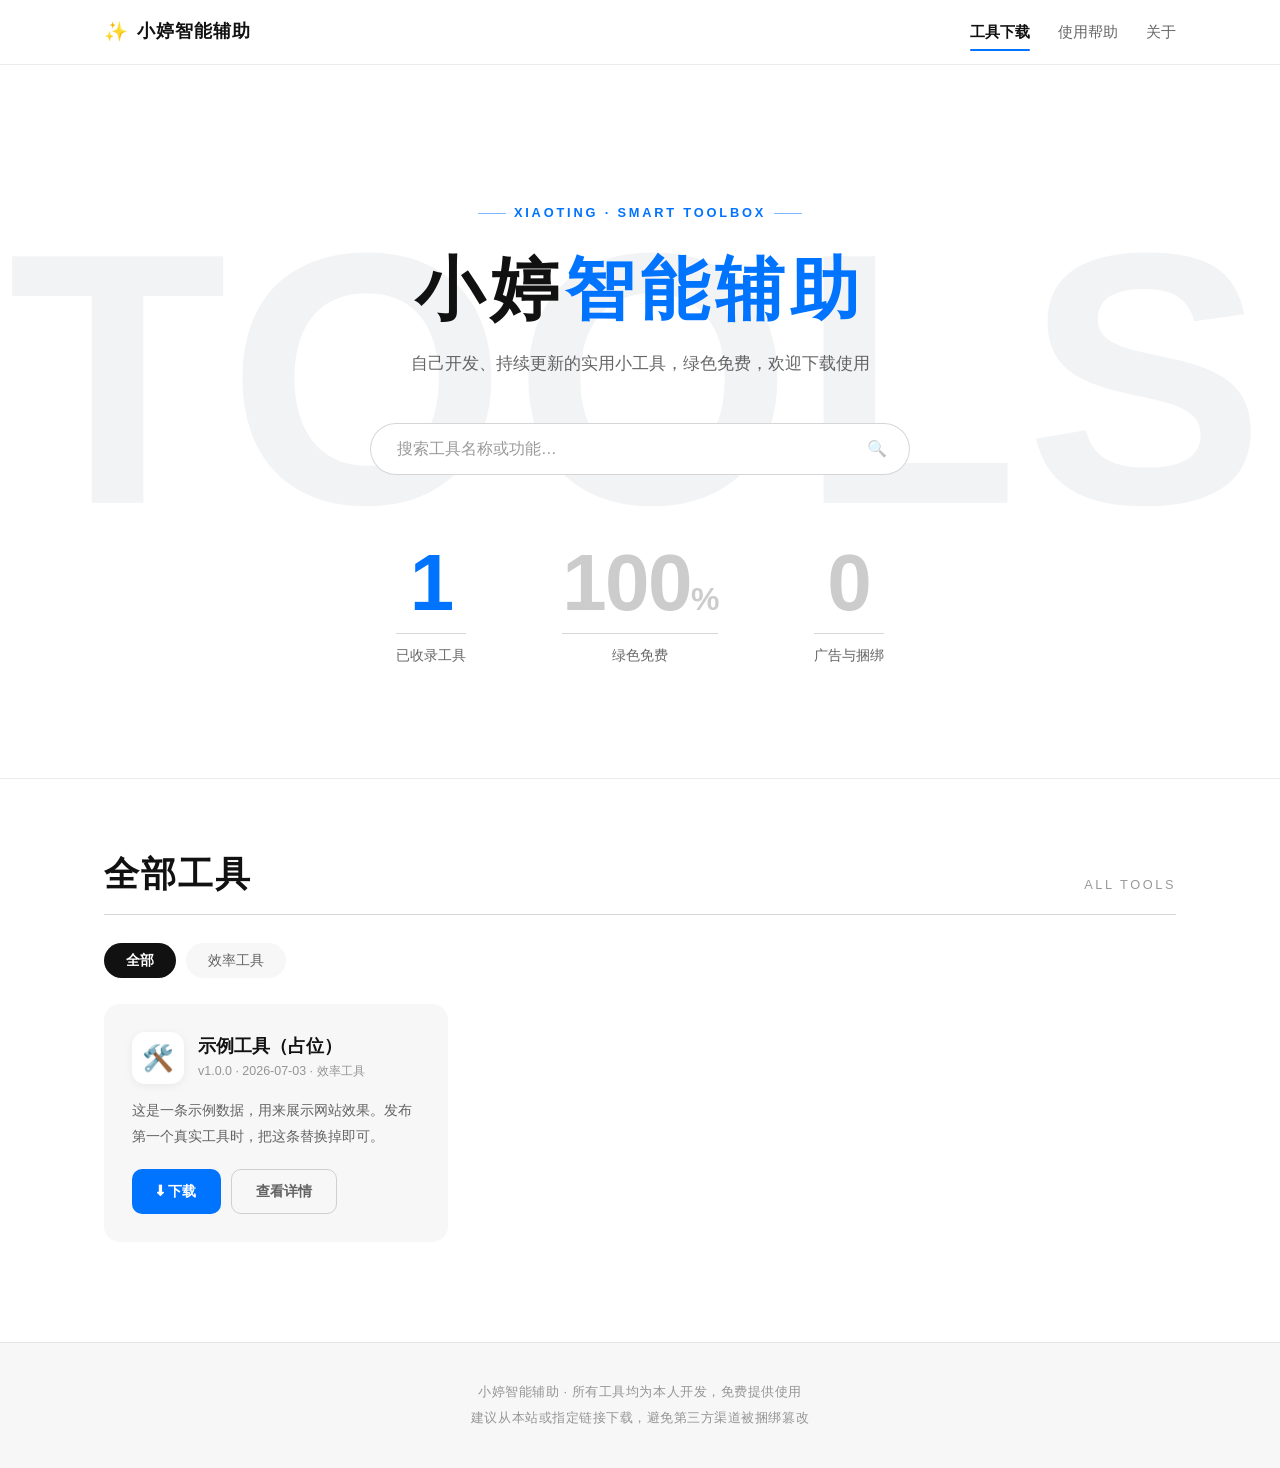
==== commit ff38bc2c: "全站新增动效系统 数字滚动统计、卡片聚光灯鼠标跟随、横幅巨字滚动视差、 帮助/详情页滚动显现、顶部阅读进度条、导航下划线滑出、 图标悬停微动效；适配 prefers-reduced-motion 与后" ====
--- a/index.html
+++ b/index.html
@@ -30,15 +30,15 @@
     </div>
     <div class="hero-stats">
       <div class="stat-item">
-        <div class="stat-number" id="tool-count">0</div>
+        <div class="stat-number"><span class="num" id="tool-count" data-count="0">0</span></div>
         <div class="stat-label">已收录工具</div>
       </div>
       <div class="stat-item">
-        <div class="stat-number">100<span style="font-size:0.4em">%</span></div>
+        <div class="stat-number"><span class="num" data-count="100">0</span><span style="font-size:0.4em">%</span></div>
         <div class="stat-label">绿色免费</div>
       </div>
       <div class="stat-item">
-        <div class="stat-number">0</div>
+        <div class="stat-number"><span class="num" data-count="0">0</span></div>
         <div class="stat-label">广告与捆绑</div>
       </div>
     </div>
--- a/assets/css/style.css
+++ b/assets/css/style.css
@@ -115,16 +115,43 @@
   font-weight: 700;
 }
 
-/* 当前页下划线 */
-.main-nav a.active::after {
+/* 下划线：悬停从左滑出，当前页常驻 */
+.main-nav a::after {
   content: "";
   position: absolute;
   left: 0;
-  right: 0;
+  right: 100%;
   bottom: -2px;
   height: 2px;
   background: var(--blue);
   border-radius: 2px;
+  transition: right 0.25s ease;
+}
+
+.main-nav a:hover::after,
+.main-nav a.active::after {
+  right: 0;
+}
+
+/* Logo 悬停时图标轻转 */
+.logo .logo-mark {
+  transition: transform 0.3s ease;
+}
+
+.logo:hover .logo-mark {
+  transform: rotate(-12deg) scale(1.15);
+}
+
+/* ---------- 顶部阅读进度条 ---------- */
+#scroll-progress {
+  position: fixed;
+  top: 0;
+  left: 0;
+  height: 2px;
+  width: 0;
+  background: var(--blue);
+  z-index: 200;
+  pointer-events: none;
 }
 
 /* ---------- 首页横幅 ---------- */
@@ -136,13 +163,14 @@
   border-bottom: 1px solid var(--line-light);
 }
 
-/* 背景巨型装饰字（参考大厂官网的超大浅灰元素） */
+/* 背景巨型装饰字（参考大厂官网的超大浅灰元素），随滚动视差移动 */
 .hero::before {
   content: "TOOLS";
   position: absolute;
   left: 50%;
   top: 44%;
-  transform: translate(-50%, -50%);
+  transform: translate(-50%, -50%) translateY(var(--hero-shift, 0px));
+  will-change: transform;
   font-size: clamp(160px, 28vw, 380px);
   font-weight: 900;
   letter-spacing: 0.02em;
@@ -353,13 +381,42 @@
   padding: 28px;
   display: flex;
   flex-direction: column;
+  position: relative;
+  overflow: hidden;
   transition: transform 0.22s ease, box-shadow 0.22s ease;
   animation: fadeUp 0.55s ease both;
+}
+
+/* 聚光灯：跟随鼠标的淡蓝光晕（--mx/--my 由 JS 更新） */
+.tool-card::after {
+  content: "";
+  position: absolute;
+  inset: 0;
+  pointer-events: none;
+  opacity: 0;
+  transition: opacity 0.25s ease;
+  background: radial-gradient(
+    300px circle at var(--mx, 50%) var(--my, 50%),
+    rgba(0, 115, 255, 0.09),
+    transparent 65%
+  );
 }
 
 .tool-card:hover {
   transform: translateY(-4px);
   box-shadow: 0 20px 48px rgba(0, 0, 0, 0.1);
+}
+
+.tool-card:hover::after {
+  opacity: 1;
+}
+
+.tool-card .tool-icon {
+  transition: transform 0.3s ease;
+}
+
+.tool-card:hover .tool-icon {
+  transform: scale(1.1) rotate(-6deg);
 }
 
 .tool-card .card-head {
@@ -485,7 +542,6 @@
   border-radius: var(--radius);
   padding: 40px;
   margin-bottom: 20px;
-  animation: fadeUp 0.55s ease both;
 }
 
 .detail-head {
@@ -650,7 +706,6 @@
   padding: 28px 32px;
   margin-bottom: 16px;
   transition: transform 0.2s ease, box-shadow 0.2s ease;
-  animation: fadeUp 0.55s ease both;
 }
 
 .faq-item:hover {
@@ -696,6 +751,23 @@
   color: var(--text-mid);
 }
 
+/* ---------- 滚动显现 ---------- */
+.reveal {
+  opacity: 0;
+  transform: translateY(26px);
+  transition: opacity 0.65s ease, transform 0.65s ease;
+}
+
+.reveal.visible {
+  opacity: 1;
+  transform: none;
+}
+
+/* .reveal 会覆盖悬停上浮，这里恢复 */
+.faq-item.reveal.visible:hover {
+  transform: translateY(-2px);
+}
+
 /* ---------- 动效偏好 ---------- */
 @media (prefers-reduced-motion: reduce) {
   *,
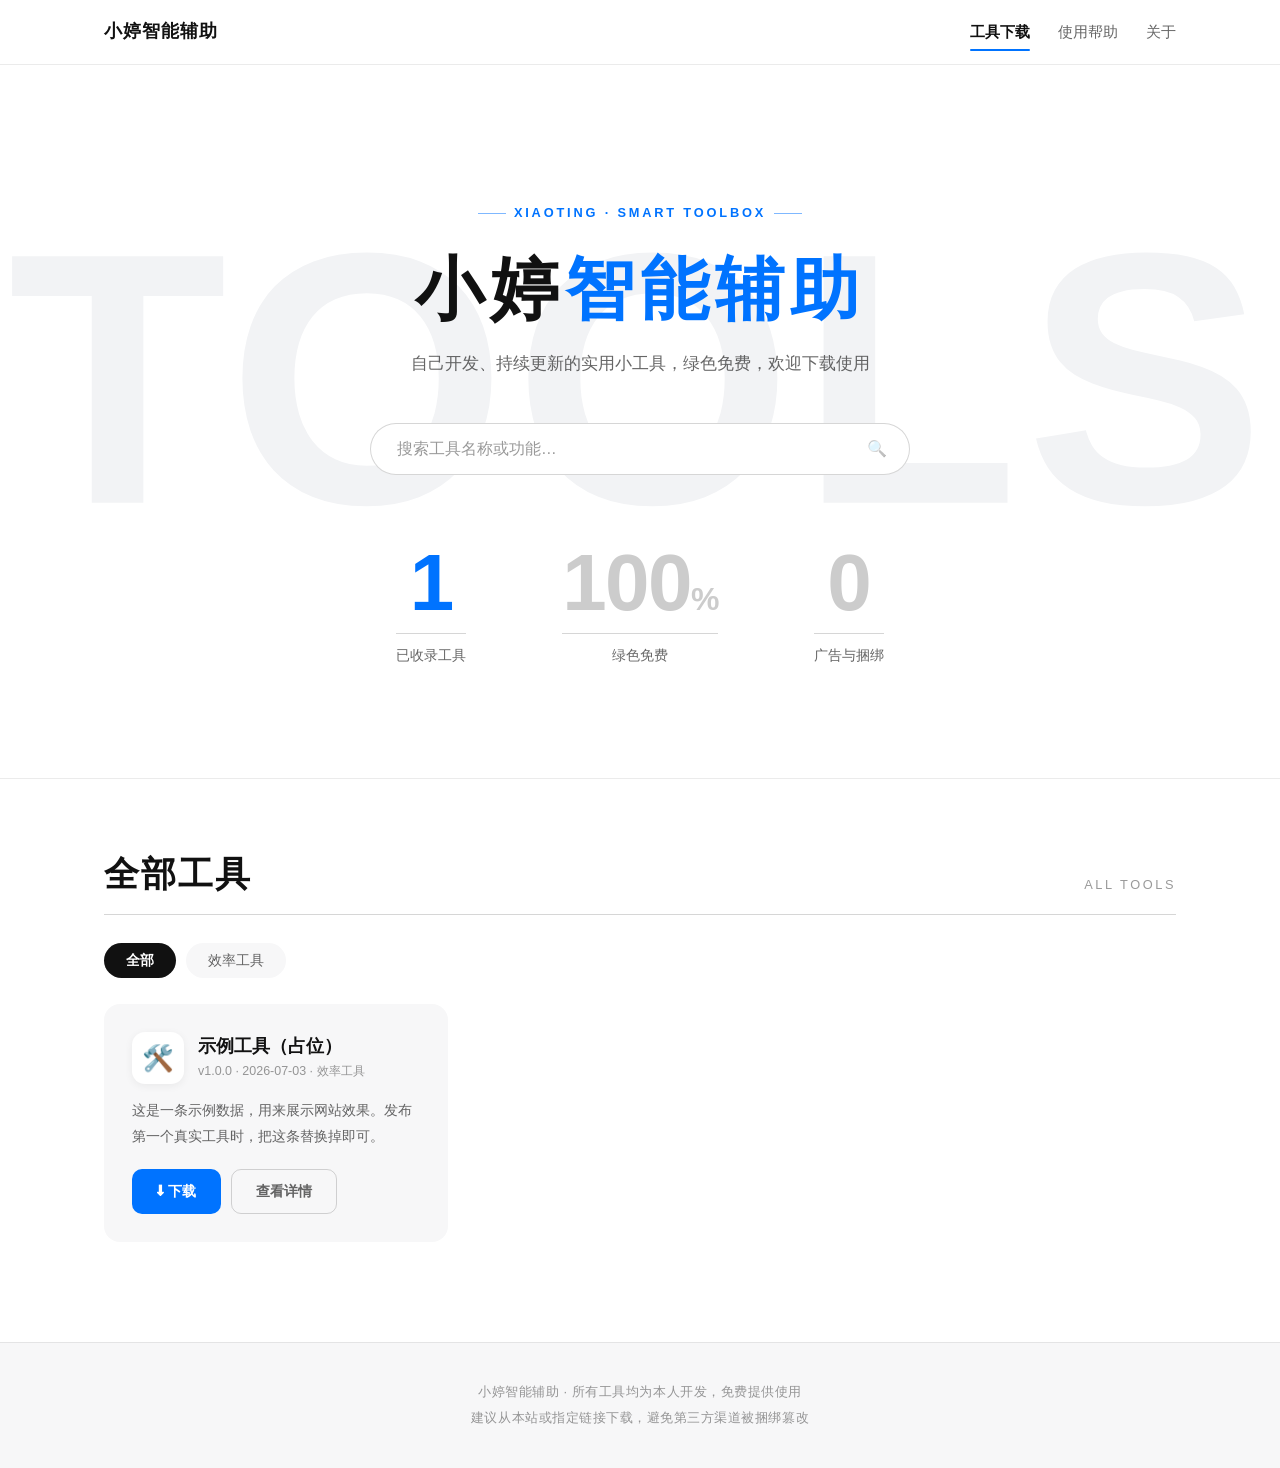
==== commit 2ed79500: "移除导航栏 Logo 的 emoji 图标 Co-Authored-By: Claude Fable 5 <noreply@anthropic.com>" ====
--- a/index.html
+++ b/index.html
@@ -11,7 +11,7 @@
 
   <header class="site-header">
     <div class="container">
-      <a class="logo" href="index.html"><span class="logo-mark">✨</span>小婷智能辅助</a>
+      <a class="logo" href="index.html">小婷智能辅助</a>
       <nav class="main-nav">
         <a href="index.html" class="active">工具下载</a>
         <a href="guide.html">使用帮助</a>
--- a/assets/css/style.css
+++ b/assets/css/style.css
@@ -89,10 +89,6 @@
   color: var(--text);
 }
 
-.logo .logo-mark {
-  font-size: 1.2rem;
-}
-
 .main-nav {
   display: flex;
   gap: 28px;
@@ -131,15 +127,6 @@
 .main-nav a:hover::after,
 .main-nav a.active::after {
   right: 0;
-}
-
-/* Logo 悬停时图标轻转 */
-.logo .logo-mark {
-  transition: transform 0.3s ease;
-}
-
-.logo:hover .logo-mark {
-  transform: rotate(-12deg) scale(1.15);
 }
 
 /* ---------- 顶部阅读进度条 ---------- */
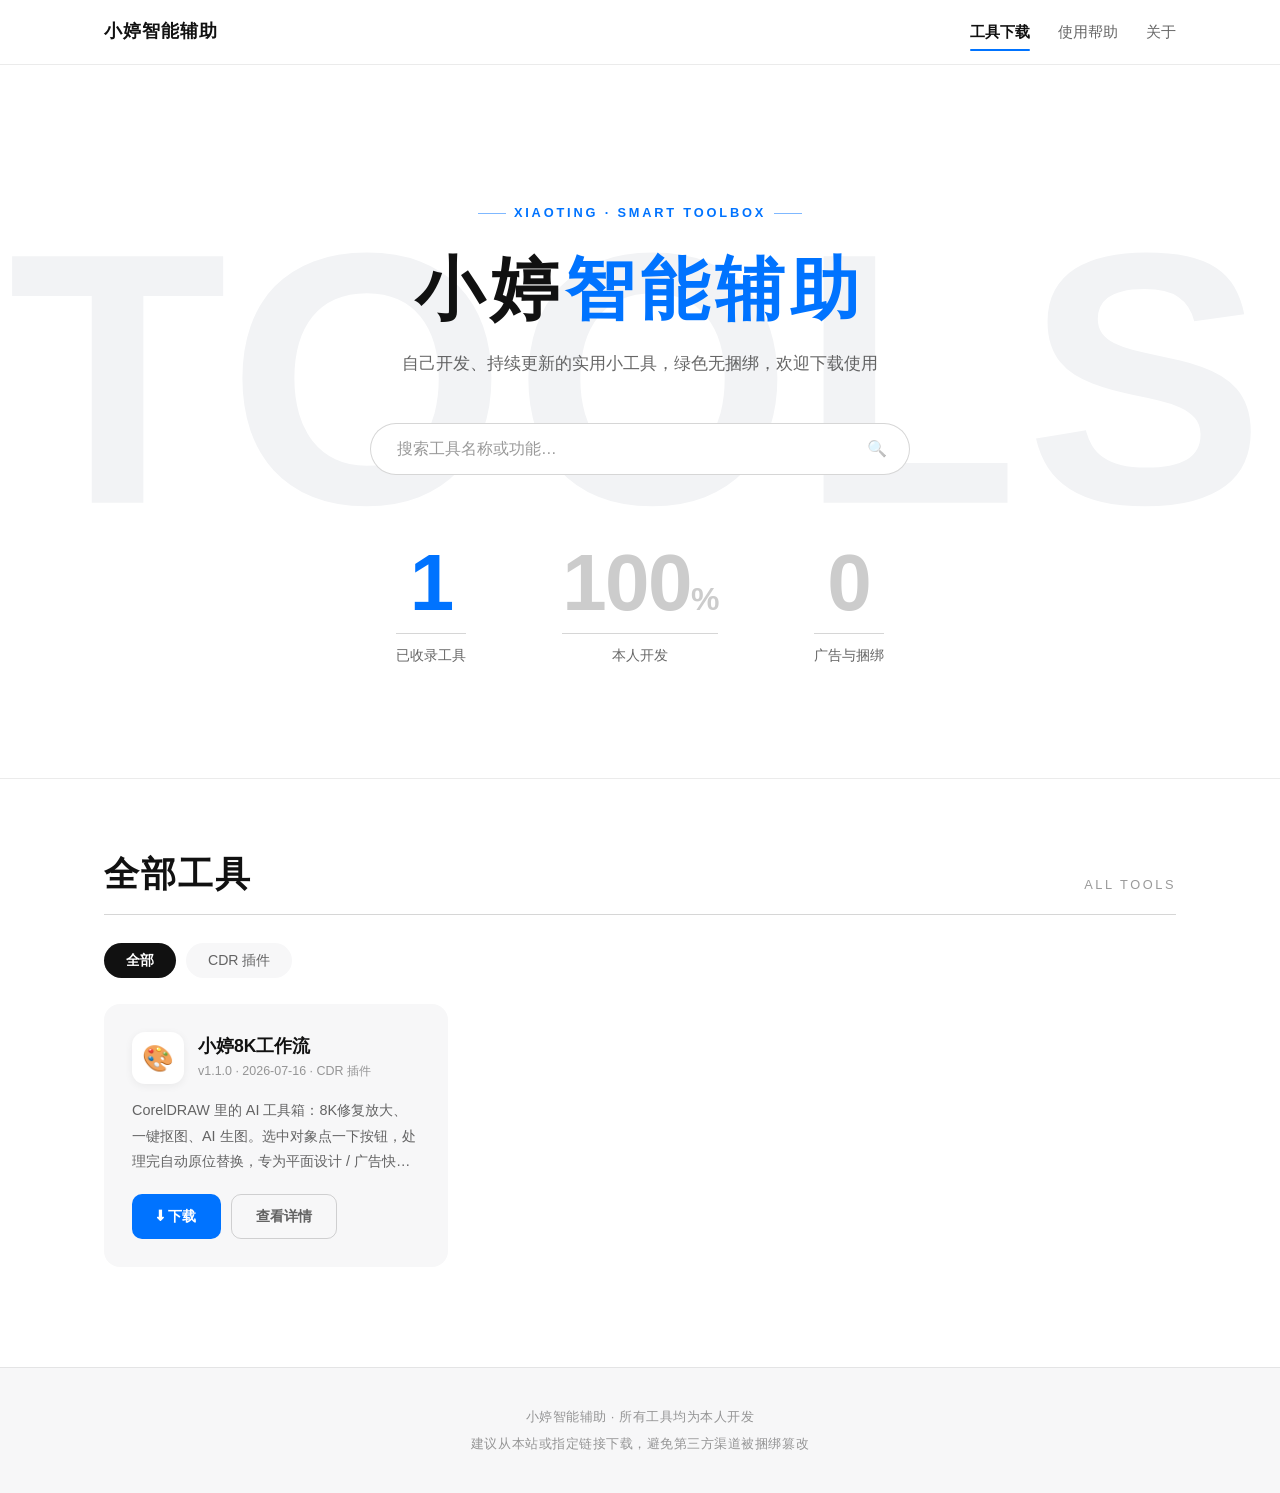
==== commit 5d66659a: "上架小婷8K工作流 v1.1.0：飞书下载链接、SHA256、宣传视频；全站文案调整 Co-Authored-By: Claude Fable 5 <noreply@anthropic.com>" ====
--- a/index.html
+++ b/index.html
@@ -3,7 +3,7 @@
 <head>
   <meta charset="UTF-8">
   <meta name="viewport" content="width=device-width, initial-scale=1.0">
-  <meta name="description" content="小婷智能辅助 - 实用小工具下载站，绿色、免费、持续更新">
+  <meta name="description" content="小婷智能辅助 - 实用工具下载站，绿色、无捆绑、持续更新">
   <title>小婷智能辅助 - 实用工具下载站</title>
   <link rel="stylesheet" href="assets/css/style.css">
 </head>
@@ -23,7 +23,7 @@
   <section class="hero">
     <div class="hero-eyebrow">XIAOTING · SMART TOOLBOX</div>
     <h1>小婷<span class="grad-text">智能辅助</span></h1>
-    <p>自己开发、持续更新的实用小工具，绿色免费，欢迎下载使用</p>
+    <p>自己开发、持续更新的实用小工具，绿色无捆绑，欢迎下载使用</p>
     <div class="search-box">
       <input type="text" id="search-input" placeholder="搜索工具名称或功能…">
       <span class="search-icon">🔍</span>
@@ -35,7 +35,7 @@
       </div>
       <div class="stat-item">
         <div class="stat-number"><span class="num" data-count="100">0</span><span style="font-size:0.4em">%</span></div>
-        <div class="stat-label">绿色免费</div>
+        <div class="stat-label">本人开发</div>
       </div>
       <div class="stat-item">
         <div class="stat-number"><span class="num" data-count="0">0</span></div>
@@ -54,7 +54,7 @@
   </main>
 
   <footer class="site-footer">
-    <div>小婷智能辅助 · 所有工具均为本人开发，免费提供使用</div>
+    <div>小婷智能辅助 · 所有工具均为本人开发</div>
     <div>建议从本站或指定链接下载，避免第三方渠道被捆绑篡改</div>
   </footer>
 
--- a/assets/css/style.css
+++ b/assets/css/style.css
@@ -643,6 +643,14 @@
   margin-top: 8px;
 }
 
+.promo-video {
+  display: block;
+  width: 100%;
+  border-radius: 12px;
+  background: #000;
+  margin-top: 10px;
+}
+
 .changelog-item {
   padding: 14px 0;
   border-bottom: 1px solid var(--line-light);
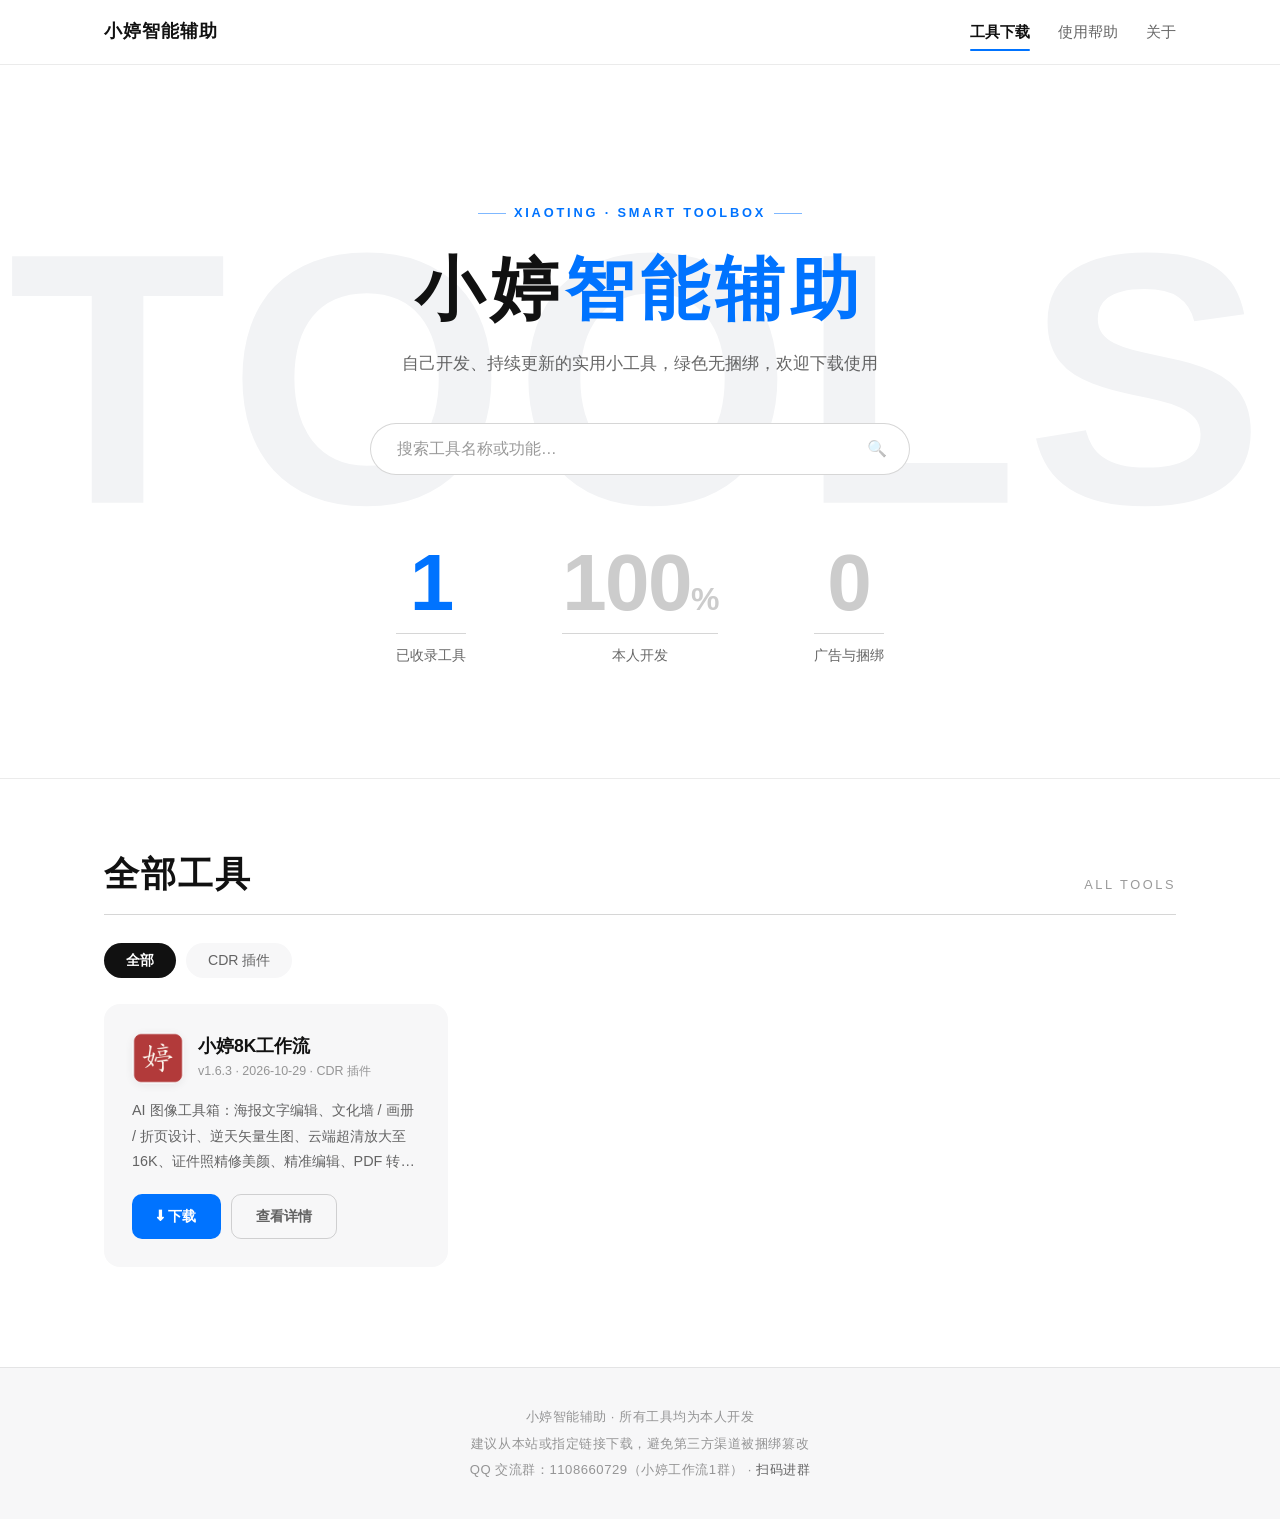
==== commit 1a04882d: "网站加入 QQ 交流群入口，工具图标换成小婷真图标 - 关于页新增「QQ 交流群」卡片：群二维码 + 群号 1108660729（小婷工作流1群） - 联系方式补一条群号，使用帮助的反馈条目改为优先进" ====
--- a/index.html
+++ b/index.html
@@ -56,6 +56,7 @@
   <footer class="site-footer">
     <div>小婷智能辅助 · 所有工具均为本人开发</div>
     <div>建议从本站或指定链接下载，避免第三方渠道被捆绑篡改</div>
+    <div>QQ 交流群：1108660729<span class="foot-qq-name">（小婷工作流1群）</span> · <a href="about.html#qq">扫码进群</a></div>
   </footer>
 
   <script src="data/tools.js"></script>
--- a/assets/css/style.css
+++ b/assets/css/style.css
@@ -507,7 +507,7 @@
 
 /* ---------- 详情页 ---------- */
 .detail-wrap {
-  margin: 46px 0 90px;
+  margin: 46px auto 90px;
 }
 
 .breadcrumb {
@@ -629,6 +629,55 @@
   font-weight: 700;
   position: absolute;
   left: 5px;
+}
+
+/* 暂停下载时的占位按钮：数据里 downloadPaused: true 才会出现 */
+.btn-disabled,
+.btn-disabled:hover {
+  background: var(--bg-gray);
+  color: var(--text-dim);
+  border: 1px solid var(--line);
+  cursor: not-allowed;
+  box-shadow: none;
+  transform: none;
+}
+
+/* 临时公告条：数据里填了 notice 才会出现（见 data/tools.js） */
+.notice-bar {
+  margin-top: 24px;
+  padding: 14px 18px;
+  border: 1px solid #f0b429;
+  border-left: 4px solid #f0b429;
+  border-radius: 10px;
+  background: #fff8e6;
+  color: #6b4b00;
+  font-size: 0.92rem;
+  line-height: 1.7;
+}
+
+.notice-bar .notice-title {
+  font-weight: 700;
+}
+
+.notice-bar ul {
+  margin: 8px 0 0;
+  padding-left: 20px;
+}
+
+.notice-bar li {
+  margin-top: 5px;
+}
+
+.notice-bar a {
+  color: #8a5a00;
+  font-weight: 700;
+}
+
+.notice-bar.notice-sm {
+  margin-top: 14px;
+  padding: 10px 14px;
+  font-size: 0.82rem;
+  line-height: 1.6;
 }
 
 .sha-box {
@@ -727,7 +776,7 @@
 }
 
 .content-section {
-  margin: 40px 0 90px;
+  margin: 40px auto 90px;
 }
 
 /* ---------- 页脚 ---------- */
@@ -764,6 +813,69 @@
 }
 
 /* ---------- 动效偏好 ---------- */
+/* ---------- 图片图标（数据里 icon 填图片路径时） ---------- */
+.tool-icon.is-img {
+  background: transparent;
+  overflow: hidden;
+}
+
+.tool-icon.is-img img {
+  width: 100%;
+  height: 100%;
+  object-fit: cover;
+  display: block;
+}
+
+/* ---------- QQ 交流群卡片 ---------- */
+.qq-card {
+  display: flex;
+  align-items: center;
+  gap: 24px;
+  flex-wrap: wrap;
+  margin-top: 16px;
+  padding: 20px;
+  border: 1px solid var(--line);
+  border-radius: 16px;
+  background: var(--bg-gray);
+}
+
+.qq-card .qq-qr {
+  width: 168px;
+  height: 168px;
+  flex-shrink: 0;
+  border-radius: 12px;
+  background: #fff;
+  padding: 6px;
+  box-shadow: 0 2px 10px rgba(0, 0, 0, 0.06);
+}
+
+.qq-card .qq-info {
+  flex: 1;
+  min-width: 200px;
+}
+
+.qq-card .qq-name {
+  font-size: 1.05rem;
+  font-weight: 800;
+  margin-bottom: 6px;
+}
+
+.qq-card .qq-num {
+  font-family: Consolas, "Courier New", monospace;
+  font-size: 1.5rem;
+  font-weight: 700;
+  letter-spacing: 2px;
+  color: var(--blue);
+  margin-bottom: 10px;
+  user-select: all;
+}
+
+.qq-card .qq-tip {
+  font-size: 0.9rem;
+  color: var(--text-dim);
+  margin: 0;
+}
+
 @media (prefers-reduced-motion: reduce) {
   *,
   *::before,
@@ -806,4 +918,24 @@
   .section-head {
     margin-top: 48px;
   }
-}
+
+  .foot-qq-name {
+    display: none;
+  }
+
+  .qq-card {
+    gap: 16px;
+    padding: 16px;
+    justify-content: center;
+    text-align: center;
+  }
+
+  .qq-card .qq-qr {
+    width: 150px;
+    height: 150px;
+  }
+
+  .qq-card .qq-num {
+    font-size: 1.3rem;
+  }
+}
